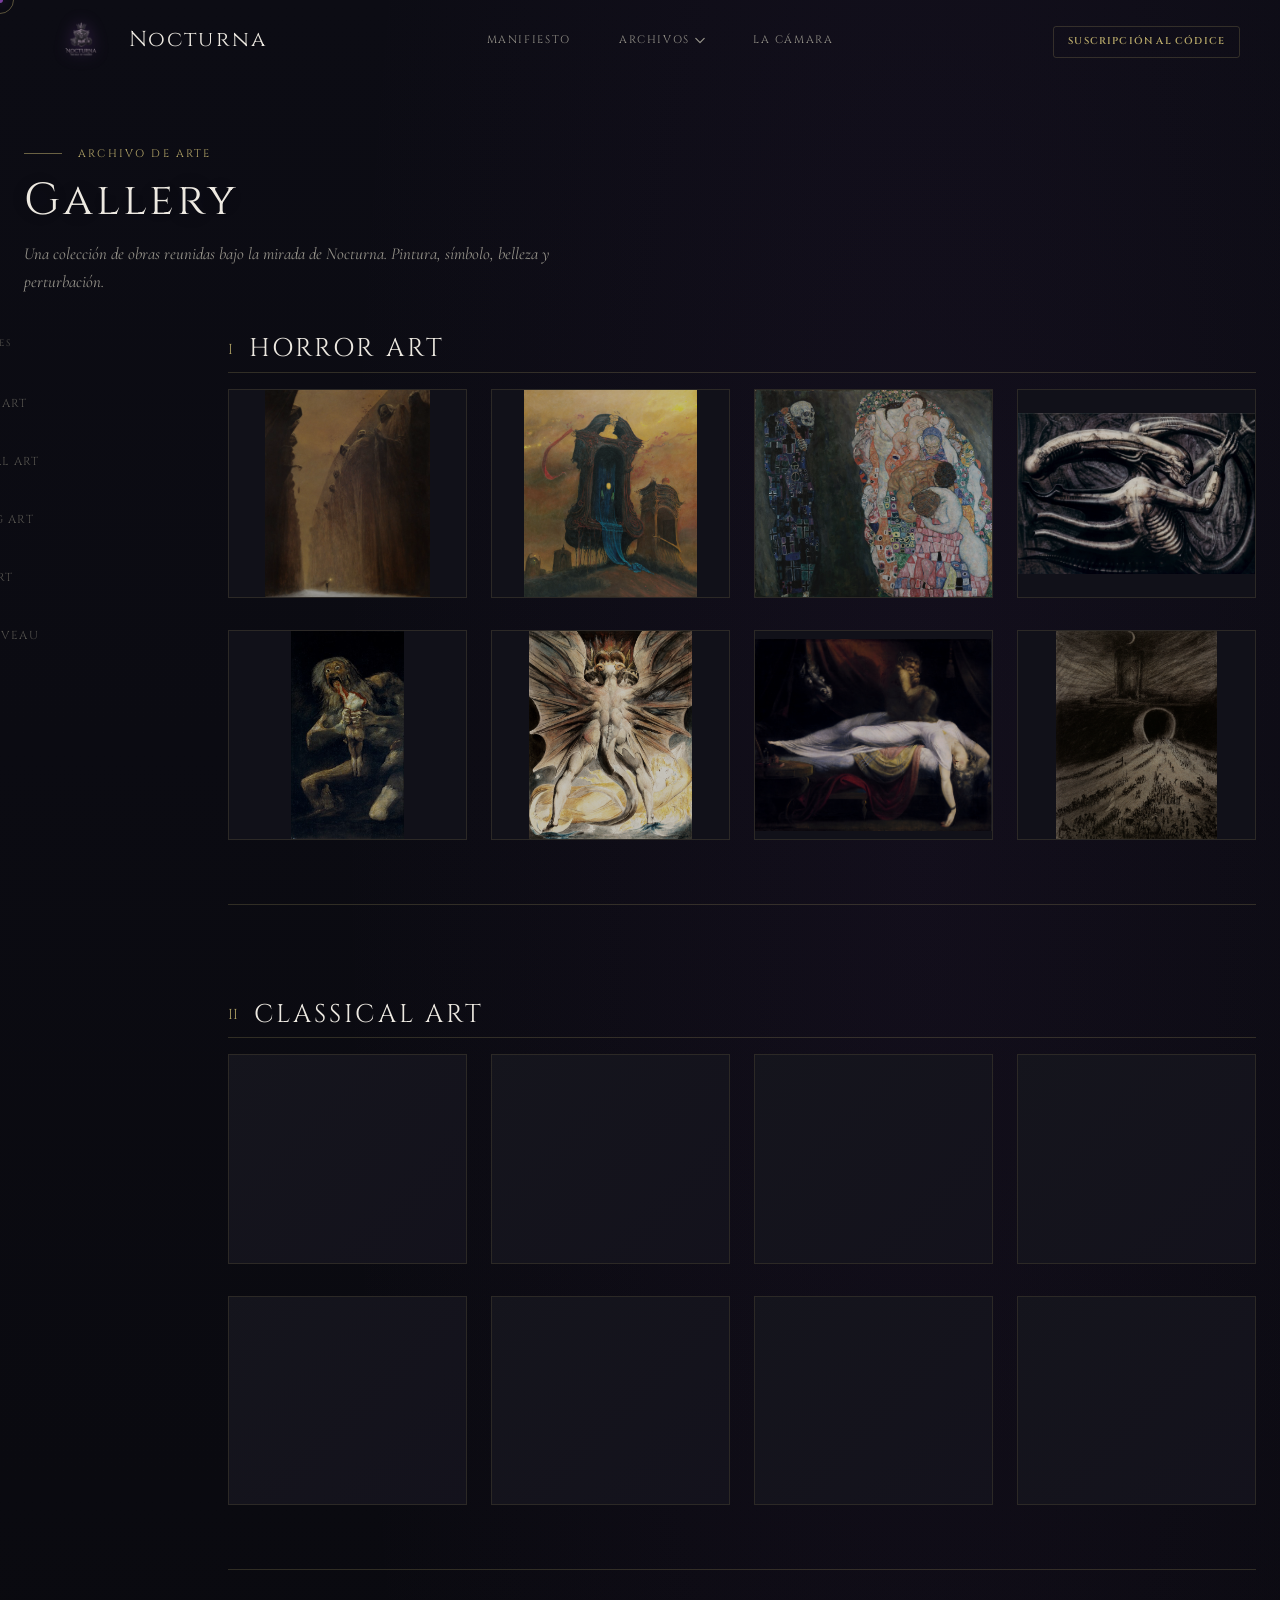
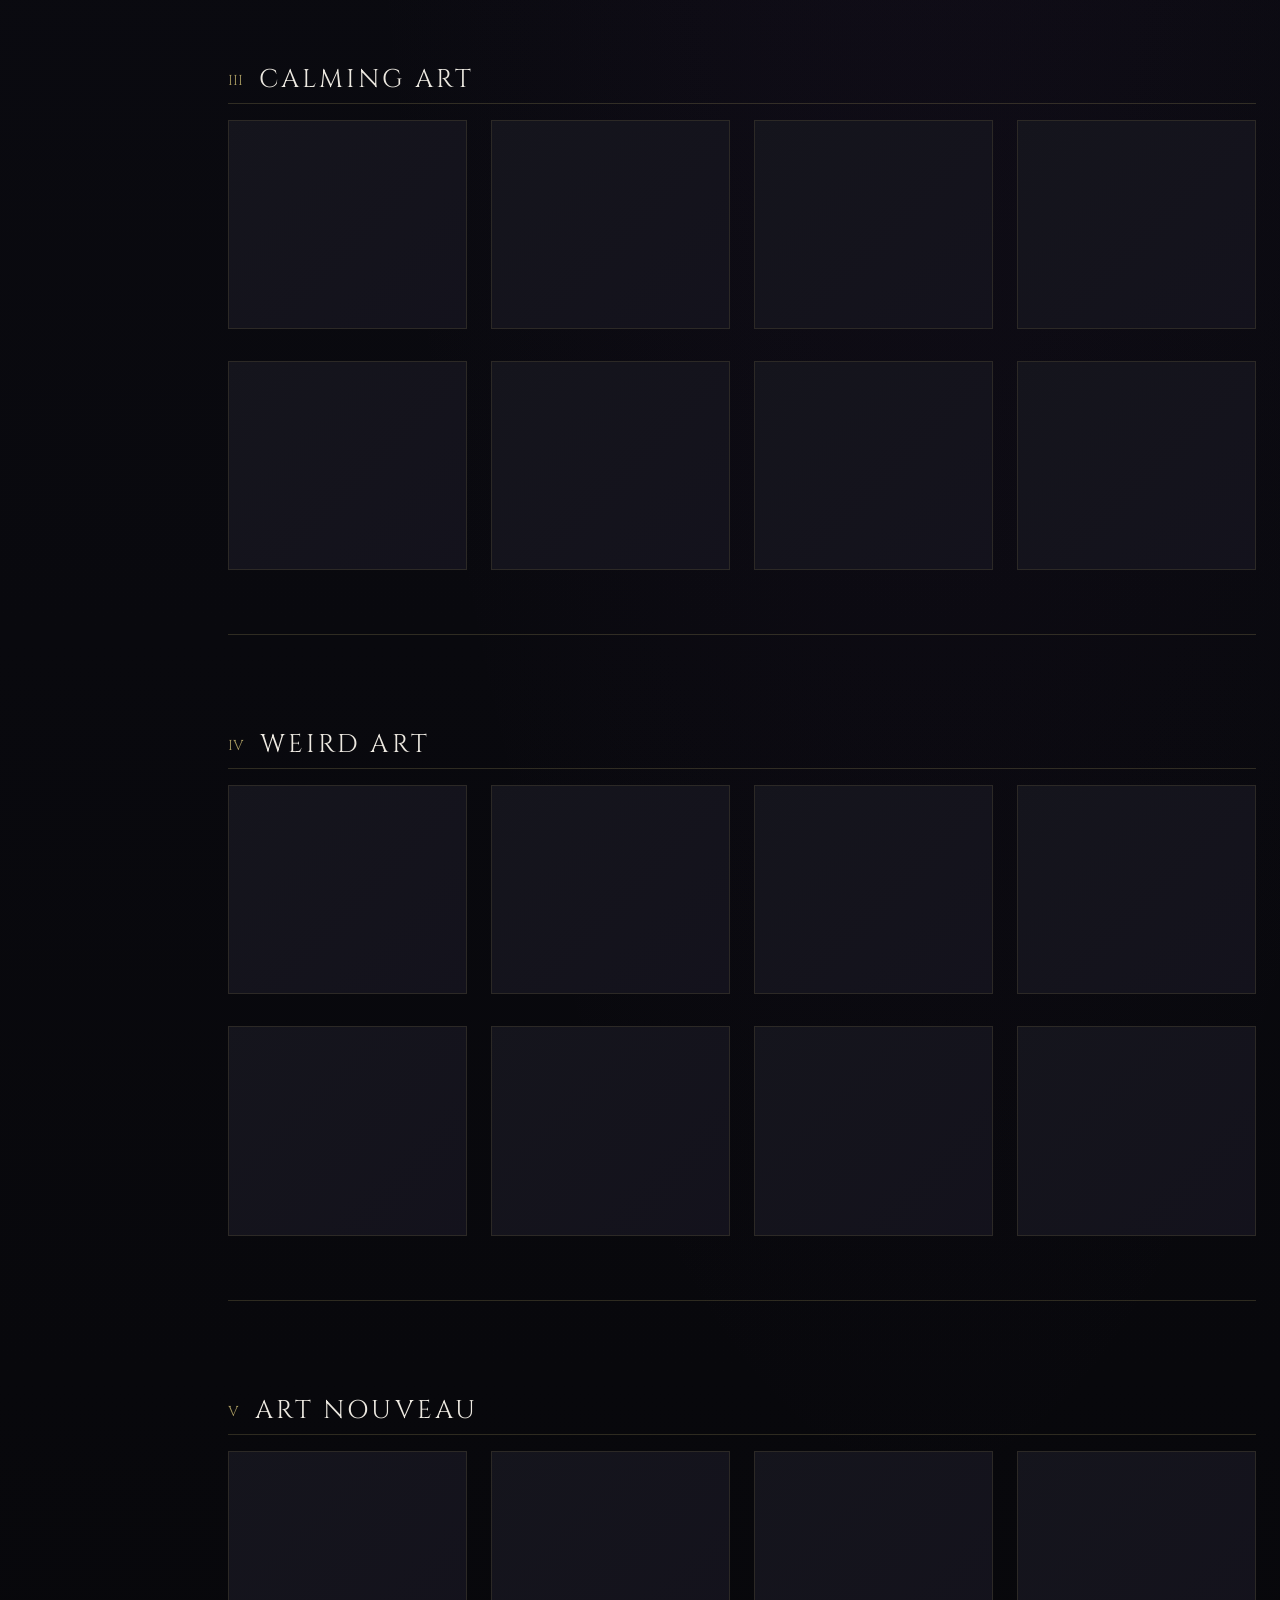
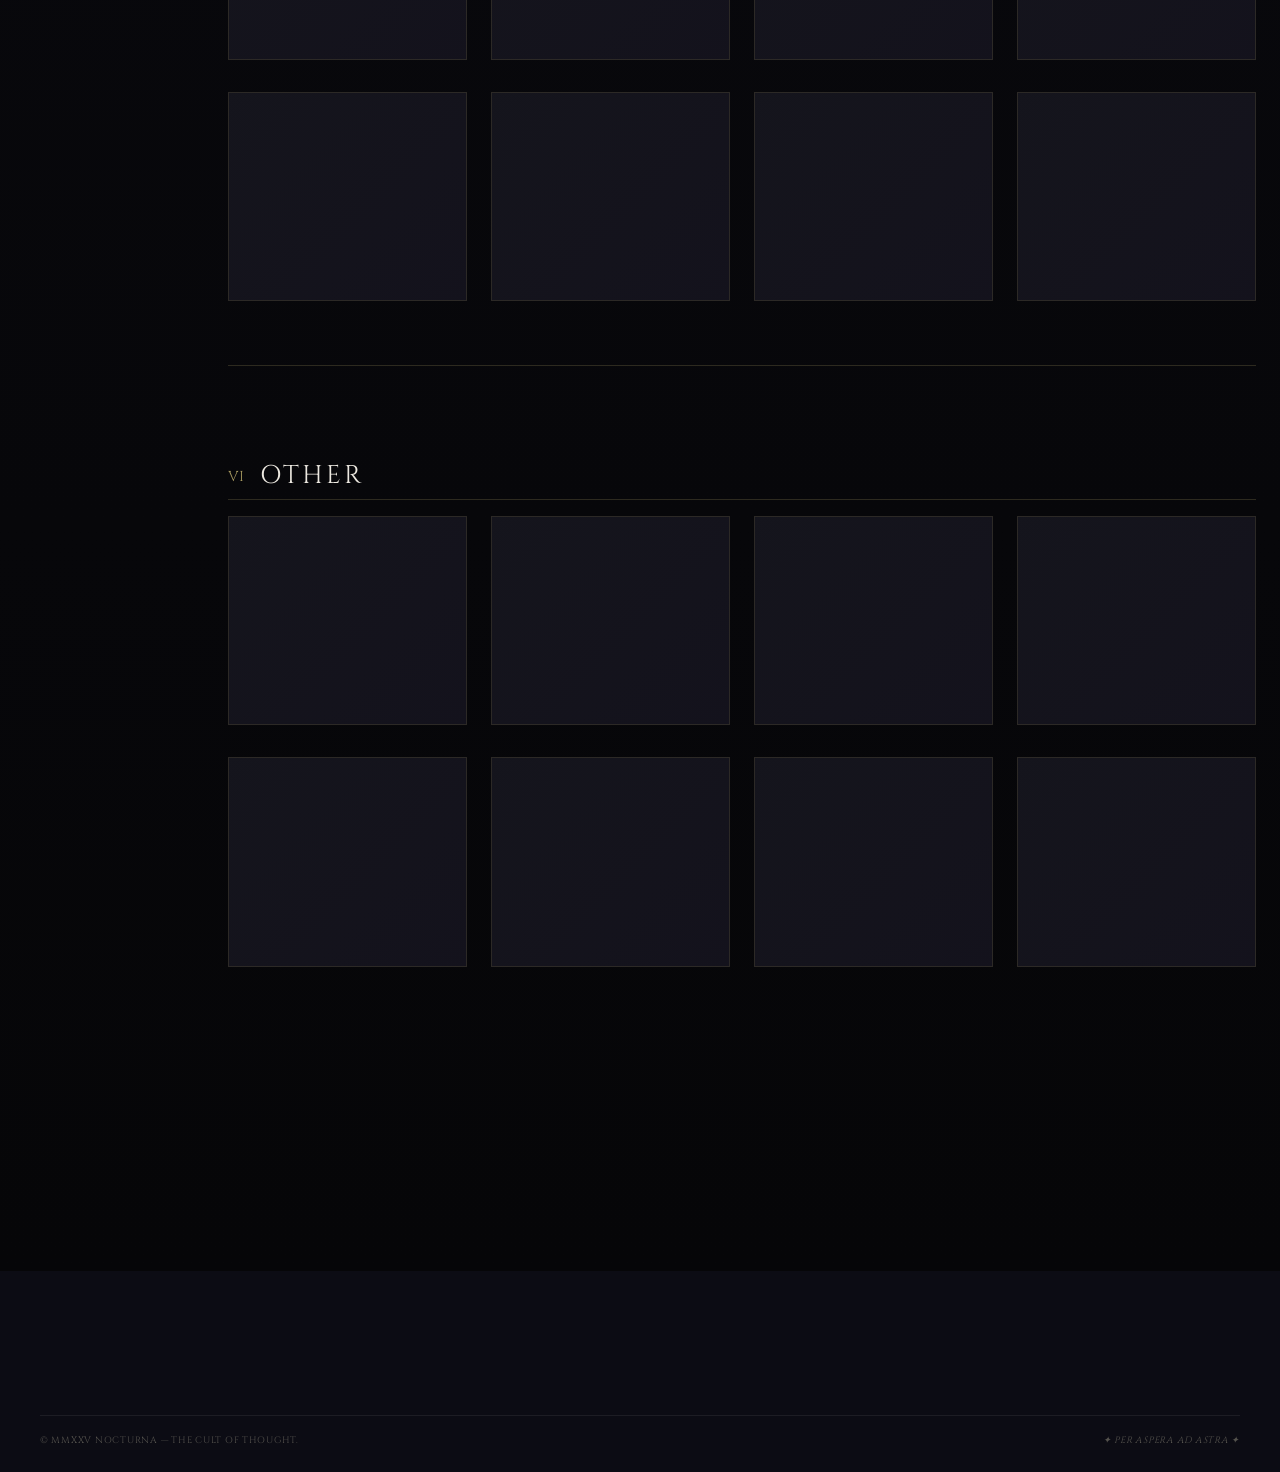
==== gallery.html @ be27b07f "Add full gallery page and artwork viewer" ====
<!doctype html>
<html lang="es">
  <head>
    <meta charset="UTF-8" />
    <meta
      name="viewport"
      content="width=device-width, initial-scale=1.0" />

    <title>Nocturna — La Galería</title>

    <link
      rel="stylesheet"
      href="style.css" />

    <link
      rel="preconnect"
      href="https://fonts.googleapis.com" />

    <link
      rel="preconnect"
      href="https://fonts.gstatic.com"
      crossorigin />

    <link
      href="https://fonts.googleapis.com/css2?family=Cinzel:wght@400;500;600;700;900&family=Cinzel+Decorative:wght@400;700&family=EB+Garamond:ital,wght@0,400;0,500;0,600;1,400;1,500&family=Cormorant+Garamond:ital,wght@0,300;0,400;1,300;1,400&display=swap"
      rel="stylesheet" />
  </head>

  <body>

    <!-- ══ CURSOR ══ -->

    <div
      class="cursor-dot"
      id="cursor-dot"
      aria-hidden="true"></div>

    <div
      class="cursor-ring"
      id="cursor-ring"
      aria-hidden="true"></div>


    <!-- ══ HEADER ══ -->

    <header
      class="site-header"
      id="site-header">

      <div class="header__inner">

        <a
          href="index.html"
          class="header__logo"
          aria-label="Nocturna — inicio">

          <img
            src="assets/finalogo.png"
            alt=""
            class="header__logo-img"
            aria-hidden="true" />

          <span class="header__logo-wordmark">
            Nocturna
          </span>

        </a>


        <nav
          class="header__nav"
          id="main-nav"
          aria-label="Navegación principal">

          <ul class="nav__list">

            <li class="nav__item">
              <a
                href="index.html#manifiesto"
                class="nav__link">
                Manifiesto
              </a>
            </li>

            <li class="nav__item nav__item--has-dropdown">

              <button
                class="nav__link nav__link--btn"
                aria-haspopup="true"
                aria-expanded="false"
                id="archivos-btn">

                Archivos

                <svg
                  class="nav__chevron"
                  viewBox="0 0 12 7"
                  fill="none"
                  aria-hidden="true">

                  <path
                    d="M1 1L6 6L11 1"
                    stroke="currentColor"
                    stroke-width="1.5"
                    stroke-linecap="round"
                    stroke-linejoin="round" />

                </svg>

              </button>

              <ul
                class="nav__dropdown"
                role="menu"
                aria-labelledby="archivos-btn">

                <li role="none">
                  <a
                    href="gallery.html"
                    class="nav__dropdown-link"
                    role="menuitem">
                    ✦ La Galería
                  </a>
                </li>

                <li role="none">
                  <a
                    href="index.html#musica"
                    class="nav__dropdown-link"
                    role="menuitem">
                    ✦ La Música
                  </a>
                </li>

                <li role="none">
                  <a
                    href="index.html#biblioteca"
                    class="nav__dropdown-link"
                    role="menuitem">
                    ✦ La Biblioteca
                  </a>
                </li>

              </ul>

            </li>

            <li class="nav__item">
              <a
                href="index.html#camara"
                class="nav__link">
                La Cámara
              </a>
            </li>

          </ul>

        </nav>


        <div class="header__cta">

          <a
            href="index.html#newsletter"
            class="btn btn--ghost-gold btn--sm">
            Suscripción al Códice
          </a>

        </div>


        <button
          class="nav-toggle"
          id="nav-toggle"
          aria-label="Abrir menú"
          aria-expanded="false"
          aria-controls="main-nav">

          <span></span>
          <span></span>
          <span></span>

        </button>

      </div>

    </header>


    <!-- ══════════════════════════════════════════════
         GALERÍA COMPLETA
         ══════════════════════════════════════════════ -->

    <main>

      <section
        class="gallery-page"
        id="gallery-page">


        <!-- ── CABECERA ── -->

        <div class="container">

          <header class="gallery-page__header">

            <p class="eyebrow">
              Archivo de Arte
            </p>

            <h1>
              Gallery
            </h1>

            <p class="gallery-page__intro">
              Una colección de obras reunidas bajo la mirada de Nocturna.
              Pintura, símbolo, belleza y perturbación.
            </p>

          </header>


          <!-- ── CUERPO DE LA GALERÍA ── -->

          <div class="gallery-page__layout">


            <!-- ── MENÚ LATERAL ── -->

            <aside class="gallery-page__sidebar">

              <p class="gallery-page__sidebar-label">
                Colecciones
              </p>

              <nav
                class="gallery-page__nav"
                aria-label="Categorías de la galería">

                <a href="#horror-art">
                  Horror art
                </a>

                <a href="#classical-art">
                  Classical art
                </a>

                <a href="#calming-art">
                  Calming art
                </a>

                <a href="#weird-art">
                  Weird art
                </a>

                <a href="#art-nouveau">
                  Art nouveau
                </a>

                <a href="#other-art">
                  Other
                </a>

              </nav>

            </aside>


            <!-- ── CONTENIDO ── -->

            <div class="gallery-page__content">

            <!-- ══ HORROR ART ══ -->

            <section
              class="gallery-category"
              id="horror-art">

              <header class="gallery-category__header">

                <span class="gallery-category__number">
                  I
                </span>

                <div>
                  <p class="eyebrow">
                    I · Collection
                  </p>

                  <h2>
                    Horror art
                  </h2>
                </div>

              </header>


              <div class="gallery-grid">

                <!-- HORROR 1 -->

                <article class="gallery-artwork">

                  <div class="gallery-artwork__image">

                    <img
                      src="assets/gallery/horror1.jpg"
                      alt="AA72, Zdzisław Beksiński, 1972"
                      loading="lazy" />

                    <div class="gallery-artwork__info">

                      <span class="tag">
                        HORROR ART
                      </span>

                      <h3>
                        AA72
                      </h3>

                      <time>
                        1972 · Zdzisław Beksiński
                      </time>

                    </div>

                  </div>

                </article>


                <!-- HORROR 2 -->

                <article class="gallery-artwork">

                  <div class="gallery-artwork__image">

                    <img
                      src="assets/gallery/horror2.jpg"
                      alt="AD74, Zdzisław Beksiński, 1974"
                      loading="lazy" />

                    <div class="gallery-artwork__info">

                      <span class="tag">
                        HORROR ART
                      </span>

                      <h3>
                        AD74
                      </h3>

                      <time>
                        1974 · Zdzisław Beksiński
                      </time>

                    </div>

                  </div>

                </article>


                <!-- HORROR 3 -->

                <article class="gallery-artwork">

                  <div class="gallery-artwork__image">

                    <img
                      src="assets/gallery/horror3.jpg"
                      alt="Death and Life, Gustav Klimt, 1908–1911"
                      loading="lazy" />

                    <div class="gallery-artwork__info">

                      <span class="tag">
                        HORROR ART
                      </span>

                      <h3>
                        Death and Life
                      </h3>

                      <time>
                        1908–1911 · Gustav Klimt
                      </time>

                    </div>

                  </div>

                </article>


                <!-- HORROR 4 -->

                <article class="gallery-artwork">

                  <div class="gallery-artwork__image">

                    <img
                      src="assets/gallery/horror4.jpg"
                      alt="Necronom IV, H. R. Giger, 1976"
                      loading="lazy" />

                    <div class="gallery-artwork__info">

                      <span class="tag">
                        HORROR ART
                      </span>

                      <h3>
                        Necronom IV
                      </h3>

                      <time>
                        1976 · H. R. Giger
                      </time>

                    </div>

                  </div>

                </article>


                <!-- HORROR 5 -->

                <article class="gallery-artwork">

                  <div class="gallery-artwork__image">

                    <img
                      src="assets/gallery/horror5jpg.jpg"
                      alt="Saturn Devouring His Son, Francisco Goya, 1820–1823"
                      loading="lazy" />

                    <div class="gallery-artwork__info">

                      <span class="tag">
                        HORROR ART
                      </span>

                      <h3>
                        Saturn Devouring His Son
                      </h3>

                      <time>
                        1820–1823 · Francisco Goya
                      </time>

                    </div>

                  </div>

                </article>


                <!-- HORROR 6 -->

                <article class="gallery-artwork">

                  <div class="gallery-artwork__image">

                    <img
                      src="assets/gallery/horror6.jpg"
                      alt="The Great Red Dragon and the Woman Clothed with the Sun, William Blake, 1805–1810"
                      loading="lazy" />

                    <div class="gallery-artwork__info">

                      <span class="tag">
                        HORROR ART
                      </span>

                      <h3>
                        The Great Red Dragon and the Woman Clothed with the Sun
                      </h3>

                      <time>
                        1805–1810 · William Blake
                      </time>

                    </div>

                  </div>

                </article>


                <!-- HORROR 7 -->

                <article class="gallery-artwork">

                  <div class="gallery-artwork__image">

                    <img
                      src="assets/gallery/horror7.jpg"
                      alt="Der Nachtmahr, Henry Fuseli, 1781"
                      loading="lazy" />

                    <div class="gallery-artwork__info">

                      <span class="tag">
                        HORROR ART
                      </span>

                      <h3>
                        Der Nachtmahr
                      </h3>

                      <time>
                        1781 · Henry Fuseli
                      </time>

                    </div>

                  </div>

                </article>


                <!-- HORROR 8 -->

                <article class="gallery-artwork">

                  <div class="gallery-artwork__image">

                    <img
                      src="assets/gallery/horror8.jpg"
                      alt="Der Weg ins Hölle, Alfred Kubin, 1904"
                      loading="lazy" />

                    <div class="gallery-artwork__info">

                      <span class="tag">
                        HORROR ART
                      </span>

                      <h3>
                        Der Weg ins Hölle
                      </h3>

                      <time>
                        1904 · Alfred Kubin
                      </time>

                    </div>

                  </div>

                </article>

              </div>

            </section>


              <!-- ══ CLASSICAL ART ══ -->

            <section
              class="gallery-category"
              id="classical-art">

              <header class="gallery-category__header">

                <span class="gallery-category__number">
                  II
                </span>

                <div>
                  <p class="eyebrow">
                    II · Collection
                  </p>

                  <h2>
                    Classical art
                  </h2>
                </div>

              </header>


              <div class="gallery-grid">

                <article class="gallery-artwork">
                  <div class="gallery-artwork__image">
                    <div class="gallery-artwork__placeholder"></div>
                  </div>
                </article>

                <article class="gallery-artwork">
                  <div class="gallery-artwork__image">
                    <div class="gallery-artwork__placeholder"></div>
                  </div>
                </article>

                <article class="gallery-artwork">
                  <div class="gallery-artwork__image">
                    <div class="gallery-artwork__placeholder"></div>
                  </div>
                </article>

                <article class="gallery-artwork">
                  <div class="gallery-artwork__image">
                    <div class="gallery-artwork__placeholder"></div>
                  </div>
                </article>

                <article class="gallery-artwork">
                  <div class="gallery-artwork__image">
                    <div class="gallery-artwork__placeholder"></div>
                  </div>
                </article>

                <article class="gallery-artwork">
                  <div class="gallery-artwork__image">
                    <div class="gallery-artwork__placeholder"></div>
                  </div>
                </article>

                <article class="gallery-artwork">
                  <div class="gallery-artwork__image">
                    <div class="gallery-artwork__placeholder"></div>
                  </div>
                </article>

                <article class="gallery-artwork">
                  <div class="gallery-artwork__image">
                    <div class="gallery-artwork__placeholder"></div>
                  </div>
                </article>

              </div>

            </section>



              <!-- ══ CALMING ART ══ -->

              <section
                class="gallery-category"
                id="calming-art">

                <header class="gallery-category__header">

                  <span class="gallery-category__number">
                    III
                  </span>

                  <div>
                    <p class="eyebrow">
                      III · Collection
                    </p>

                    <h2>
                      Calming art
                    </h2>
                  </div>

                </header>


                  <div class="gallery-grid">

                    <article class="gallery-artwork">
                      <div class="gallery-artwork__image">
                        <div class="gallery-artwork__placeholder"></div>
                      </div>
                    </article>

                    <article class="gallery-artwork">
                      <div class="gallery-artwork__image">
                        <div class="gallery-artwork__placeholder"></div>
                      </div>
                    </article>

                    <article class="gallery-artwork">
                      <div class="gallery-artwork__image">
                        <div class="gallery-artwork__placeholder"></div>
                      </div>
                    </article>

                    <article class="gallery-artwork">
                      <div class="gallery-artwork__image">
                        <div class="gallery-artwork__placeholder"></div>
                      </div>
                    </article>

                    <article class="gallery-artwork">
                      <div class="gallery-artwork__image">
                        <div class="gallery-artwork__placeholder"></div>
                      </div>
                    </article>

                    <article class="gallery-artwork">
                      <div class="gallery-artwork__image">
                        <div class="gallery-artwork__placeholder"></div>
                      </div>
                    </article>

                    <article class="gallery-artwork">
                      <div class="gallery-artwork__image">
                        <div class="gallery-artwork__placeholder"></div>
                      </div>
                    </article>

                    <article class="gallery-artwork">
                      <div class="gallery-artwork__image">
                        <div class="gallery-artwork__placeholder"></div>
                      </div>
                    </article>

                  </div>

              </section>


              <!-- ══ WEIRD ART ══ -->

              <section
                class="gallery-category"
                id="weird-art">

                <header class="gallery-category__header">

                  <span class="gallery-category__number">
                    IV
                  </span>

                  <div>
                    <p class="eyebrow">
                      IV · Collection
                    </p>

                    <h2>
                      Weird art
                    </h2>
                  </div>

                </header>
                <div class="gallery-grid">

                  <article class="gallery-artwork">
                    <div class="gallery-artwork__image">
                      <div class="gallery-artwork__placeholder"></div>
                    </div>
                  </article>

                  <article class="gallery-artwork">
                    <div class="gallery-artwork__image">
                      <div class="gallery-artwork__placeholder"></div>
                    </div>
                  </article>

                  <article class="gallery-artwork">
                    <div class="gallery-artwork__image">
                      <div class="gallery-artwork__placeholder"></div>
                    </div>
                  </article>

                  <article class="gallery-artwork">
                    <div class="gallery-artwork__image">
                      <div class="gallery-artwork__placeholder"></div>
                    </div>
                  </article>

                  <article class="gallery-artwork">
                    <div class="gallery-artwork__image">
                      <div class="gallery-artwork__placeholder"></div>
                    </div>
                  </article>

                  <article class="gallery-artwork">
                    <div class="gallery-artwork__image">
                      <div class="gallery-artwork__placeholder"></div>
                    </div>
                  </article>

                  <article class="gallery-artwork">
                    <div class="gallery-artwork__image">
                      <div class="gallery-artwork__placeholder"></div>
                    </div>
                  </article>

                  <article class="gallery-artwork">
                    <div class="gallery-artwork__image">
                      <div class="gallery-artwork__placeholder"></div>
                    </div>
                  </article>

                </div>

              </section>


              <!-- ══ ART NOUVEAU ══ -->

              <section
                class="gallery-category"
                id="art-nouveau">

                <header class="gallery-category__header">

                  <span class="gallery-category__number">
                    V
                  </span>

                  <div>
                    <p class="eyebrow">
                      V · Collection
                    </p>

                    <h2>
                      Art nouveau
                    </h2>
                  </div>

                </header>

                  <div class="gallery-grid">

                    <article class="gallery-artwork">
                      <div class="gallery-artwork__image">
                        <div class="gallery-artwork__placeholder"></div>
                      </div>
                    </article>

                    <article class="gallery-artwork">
                      <div class="gallery-artwork__image">
                        <div class="gallery-artwork__placeholder"></div>
                      </div>
                    </article>

                    <article class="gallery-artwork">
                      <div class="gallery-artwork__image">
                        <div class="gallery-artwork__placeholder"></div>
                      </div>
                    </article>

                    <article class="gallery-artwork">
                      <div class="gallery-artwork__image">
                        <div class="gallery-artwork__placeholder"></div>
                      </div>
                    </article>

                    <article class="gallery-artwork">
                      <div class="gallery-artwork__image">
                        <div class="gallery-artwork__placeholder"></div>
                      </div>
                    </article>

                    <article class="gallery-artwork">
                      <div class="gallery-artwork__image">
                        <div class="gallery-artwork__placeholder"></div>
                      </div>
                    </article>

                    <article class="gallery-artwork">
                      <div class="gallery-artwork__image">
                        <div class="gallery-artwork__placeholder"></div>
                      </div>
                    </article>

                    <article class="gallery-artwork">
                      <div class="gallery-artwork__image">
                        <div class="gallery-artwork__placeholder"></div>
                      </div>
                    </article>

                  </div>

                  </section>


              <!-- ══ OTHER ══ -->

              <section
                class="gallery-category"
                id="other-art">

                <header class="gallery-category__header">

                  <span class="gallery-category__number">
                    VI
                  </span>

                  <div>
                    <p class="eyebrow">
                      VI · Collection
                    </p>

                    <h2>
                      Other
                    </h2>
                  </div>

                </header>
                <div class="gallery-grid">

                  <article class="gallery-artwork">
                    <div class="gallery-artwork__image">
                      <div class="gallery-artwork__placeholder"></div>
                    </div>
                  </article>

                  <article class="gallery-artwork">
                    <div class="gallery-artwork__image">
                      <div class="gallery-artwork__placeholder"></div>
                    </div>
                  </article>

                  <article class="gallery-artwork">
                    <div class="gallery-artwork__image">
                      <div class="gallery-artwork__placeholder"></div>
                    </div>
                  </article>

                  <article class="gallery-artwork">
                    <div class="gallery-artwork__image">
                      <div class="gallery-artwork__placeholder"></div>
                    </div>
                  </article>

                  <article class="gallery-artwork">
                    <div class="gallery-artwork__image">
                      <div class="gallery-artwork__placeholder"></div>
                    </div>
                  </article>

                  <article class="gallery-artwork">
                    <div class="gallery-artwork__image">
                      <div class="gallery-artwork__placeholder"></div>
                    </div>
                  </article>

                  <article class="gallery-artwork">
                    <div class="gallery-artwork__image">
                      <div class="gallery-artwork__placeholder"></div>
                    </div>
                  </article>

                  <article class="gallery-artwork">
                    <div class="gallery-artwork__image">
                      <div class="gallery-artwork__placeholder"></div>
                    </div>
                  </article>

                </div>



              </section>


            </div>

          </div>

        </div>

      </section>

    </main>


    <!-- ══ FOOTER ══ -->

    <footer class="site-footer">

      <div class="container">

        <div class="footer__bottom">

          <div
            class="footer__rule"
            aria-hidden="true"></div>

          <div class="footer__bottom-row">

            <p>
              © MMXXV Nocturna — The Cult of Thought.
            </p>

            <p class="footer__motto">
              ✦ Per Aspera Ad Astra ✦
            </p>

          </div>

        </div>

      </div>

    </footer>


    <script src="script.js"></script>
    <!-- ══ VISOR DE OBRA ══ -->
    <div
      class="gallery-lightbox"
      id="gallery-lightbox"
      aria-hidden="true">

      <button
        class="gallery-lightbox__close"
        type="button"
        aria-label="Cerrar imagen">
        ×
      </button>

      <img
        class="gallery-lightbox__image"
        src=""
        alt="" />

    </div>

    <script>
  const lightbox = document.getElementById('gallery-lightbox');
  const lightboxImage = lightbox.querySelector('.gallery-lightbox__image');
  const lightboxClose = lightbox.querySelector('.gallery-lightbox__close');

  const artworks = document.querySelectorAll('.gallery-artwork');


  function openLightbox(artwork) {
    const image = artwork.querySelector('img');

    if (!image) return;

    lightboxImage.src = image.src;
    lightboxImage.alt = image.alt;

    lightbox.classList.add('is-open');
    lightbox.setAttribute('aria-hidden', 'false');

    document.body.style.overflow = 'hidden';
  }


  function closeLightbox() {
    lightbox.classList.remove('is-open');
    lightbox.setAttribute('aria-hidden', 'true');

    lightboxImage.src = '';
    lightboxImage.alt = '';

    document.body.style.overflow = '';
  }


  artworks.forEach((artwork) => {

    artwork.addEventListener('click', (event) => {

      if (event.target.closest('.gallery-lightbox__info')) {
        return;
      }

      openLightbox(artwork);

    });

  });


  lightboxClose.addEventListener('click', closeLightbox);


  lightbox.addEventListener('click', (event) => {

    if (event.target === lightbox) {
      closeLightbox();
    }

  });


  document.addEventListener('keydown', (event) => {

    if (event.key === 'Escape') {
      closeLightbox();
    }

  });
</script>


  </body>
</html>
---- style.css ----
:root {
  /* Palette */
  --void: #060608;
  --ink: #0c0c14;
  --surface: #111119;
  --surface-2: #17171f;
  --surface-3: #1e1e28;
  --border: rgba(255, 255, 255, 0.07);
  --border-gold: rgba(184, 169, 106, 0.22);

  /* Accent purple */
  --purple: #7b3fa0;
  --purple-lt: #9d5cc8;
  --purple-glow: rgba(123, 63, 160, 0.35);
  --purple-dim: rgba(123, 63, 160, 0.1);

  /* Gold / ochre */
  --gold: #b8a96a;
  --gold-lt: #d4c68a;
  --gold-dim: rgba(184, 169, 106, 0.1);

  /* Text */
  --t-primary: #ede9e1;
  --t-secondary: #96938a;
  --t-muted: #55534e;
  --t-gold: #b8a96a;
  --t-purple: #b07ed4;

  /* Typography */
  --ff-display: 'Cinzel', Georgia, serif;
  --ff-deco: 'Cinzel Decorative', 'Cinzel', serif;
  --ff-body: 'EB Garamond', Georgia, serif;
  --ff-caption: 'Cormorant Garamond', Georgia, serif;

  /* Spacing */
  --s1: 0.5rem;
  --s2: 1rem;
  --s3: 1.5rem;
  --s4: 2.5rem;
  --s5: 4rem;
  --s6: 6rem;
  --s7: 9rem;

  /* Ease / timing */
  --ease-out: cubic-bezier(0.22, 1, 0.36, 1);
  --ease-in: cubic-bezier(0.64, 0, 0.78, 0);
  --dur: 300ms;
  --dur-slow: 600ms;

  /* Layout */
  --max-w: 1280px;
  --hdr-h: 80px;
  --r: 3px;
}

/* ── RESET ───────────────────────────────────────────── */
*,
*::before,
*::after {
  box-sizing: border-box;
  margin: 0;
  padding: 0;
}
html {
  scroll-behavior: smooth;
  -webkit-text-size-adjust: 100%;
}
body {
  background: var(--ink);
  color: var(--t-primary);
  font-family: var(--ff-body);
  font-size: 1.125rem;
  line-height: 1.75;
  overflow-x: hidden;
}
img {
  display: block;
  max-width: 100%;
  height: auto;
}
a {
  color: inherit;
  text-decoration: none;
}
ul,
ol {
  list-style: none;
}
button {
  cursor: none;
  background: none;
  border: none;
  color: inherit;
  font: inherit;
}
::selection {
  background: var(--purple);
  color: #fff;
}
::-webkit-scrollbar {
  width: 5px;
}
::-webkit-scrollbar-track {
  background: var(--void);
}
::-webkit-scrollbar-thumb {
  background: var(--purple);
  border-radius: 3px;
}

/* ── TYPE ────────────────────────────────────────────── */
h1,
h2,
h3,
h4 {
  font-family: var(--ff-display);
  font-weight: 400;
  line-height: 1.12;
  letter-spacing: 0.03em;
}
h1 {
  font-family: var(--ff-deco);
  font-size: clamp(3.5rem, 10vw, 9rem);
}
h2 {
  font-size: clamp(2rem, 4.5vw, 3.5rem);
}
h3 {
  font-size: clamp(1.2rem, 2.5vw, 1.75rem);
}

.body-text {
  color: var(--t-secondary);
}

/* ── SCREEN-READER ONLY ──────────────────────────────── */
.sr-only {
  position: absolute;
  width: 1px;
  height: 1px;
  padding: 0;
  margin: -1px;
  overflow: hidden;
  clip: rect(0, 0, 0, 0);
  white-space: nowrap;
  border: 0;
}

/* ── CONTAINER ───────────────────────────────────────── */
.container {
  width: 100%;
  max-width: var(--max-w);
  margin-inline: auto;
  padding-inline: var(--s4);
}

/* Containers over section backgrounds */
.manifiesto > .container,
.archivos > .container,
.galeria > .container,
.musica > .container,
.camara > .container,
.newsletter > .container {
  position: relative;
  z-index: 1;
}

/* ── BUTTONS ─────────────────────────────────────────── */
.btn {
  display: inline-flex;
  align-items: center;
  gap: 0.5rem;
  font-family: var(--ff-display);
  font-size: 0.72rem;
  font-weight: 600;
  letter-spacing: 0.12em;
  text-transform: uppercase;
  padding: 0.9em 2.2em;
  border: 1px solid transparent;
  border-radius: var(--r);
  transition:
    background var(--dur) var(--ease-out),
    color var(--dur) var(--ease-out),
    border-color var(--dur) var(--ease-out),
    box-shadow var(--dur) var(--ease-out),
    transform 150ms var(--ease-out);
}
.btn:hover {
  transform: translateY(-2px);
}
.btn:active {
  transform: translateY(0);
}

.btn--primary {
  background: var(--purple);
  color: #fff;
  border-color: var(--purple);
}
.btn--primary:hover {
  background: var(--purple-lt);
  border-color: var(--purple-lt);
  box-shadow: 0 8px 30px var(--purple-glow);
}

.btn--ghost-gold {
  background: transparent;
  color: var(--gold);
  border-color: var(--border-gold);
}
.btn--ghost-gold:hover {
  background: var(--gold-dim);
  box-shadow: 0 0 20px rgba(184, 169, 106, 0.15);
}

.btn--outline-dim {
  background: rgba(255, 255, 255, 0.04);
  color: var(--t-primary);
  border-color: var(--border);
}
.btn--outline-dim:hover {
  background: rgba(255, 255, 255, 0.08);
  border-color: rgba(255, 255, 255, 0.15);
}

.btn--sm {
  font-size: 0.62rem;
  padding: 0.65em 1.4em;
}
.btn--lg {
  font-size: 0.78rem;
  padding: 1em 2.5em;
}

.btn--arrow {
  gap: 0.75rem;
}
.btn__arrow-svg {
  width: 1.1em;
  height: 1.1em;
  flex-shrink: 0;
  transition: transform var(--dur) var(--ease-out);
}
.btn--arrow:hover .btn__arrow-svg {
  transform: translateX(5px);
}

/* ── SHARED SECTION-BG ───────────────────────────────── */
.section-bg {
  position: absolute;
  inset: 0;
  z-index: 0;
}
.section-bg img {
  width: 100%;
  height: 100%;
  object-fit: cover;
}

.section-bg__mask {
  position: absolute;
  inset: 0;
}
.section-bg__mask--manifiesto {
  background: linear-gradient(
    135deg,
    rgba(6, 6, 8, 0.97) 0%,
    rgba(6, 6, 8, 0.78) 50%,
    rgba(6, 6, 8, 0.88) 100%
  );
}
.section-bg__mask--archivos {
  background: linear-gradient(
    to bottom,
    rgba(6, 6, 8, 0.88) 0%,
    rgba(6, 6, 8, 0.62) 50%,
    rgba(6, 6, 8, 0.92) 100%
  );
}
.section-bg__mask--galeria {
  background: linear-gradient(
    to bottom,
    var(--ink),
    rgba(6, 6, 8, 0.72),
    var(--ink)
  );
}
.section-bg__mask--musica {
  background: linear-gradient(
    105deg,
    rgba(6, 6, 8, 0.97) 0%,
    rgba(6, 6, 8, 0.78) 55%,
    rgba(6, 6, 8, 0.55) 100%
  );
}
.section-bg__mask--camara {
  background: linear-gradient(
    to bottom,
    rgba(6, 6, 8, 0.85) 0%,
    rgba(6, 6, 8, 0.65) 50%,
    rgba(6, 6, 8, 0.9) 100%
  );
}
.section-bg__mask--newsletter {
  background:
    radial-gradient(
      ellipse at center,
      rgba(123, 63, 160, 0.12) 0%,
      transparent 70%
    ),
    linear-gradient(to bottom, var(--ink), var(--void), var(--ink));
}

/* ── SECTION HEADER ──────────────────────────────────── */
.section-header {
  margin-bottom: var(--s4);
  color: #fff;
}
.section-header--center {
  text-align: center;
  max-width: 680px;
  margin-inline: auto;
  margin-bottom: var(--s4);
}

.eyebrow {
  display: flex;
  align-items: center;
  gap: var(--s2);
  font-family: var(--ff-display);
  font-size: 0.68rem;
  letter-spacing: 0.2em;
  text-transform: uppercase;
  color: var(--t-gold);
  margin-bottom: var(--s2);
}
.eyebrow::before {
  content: '';
  width: 38px;
  height: 1px;
  background: var(--gold);
  opacity: 0.55;
}
.section-header--center .eyebrow {
  justify-content: center;
}
.section-header--center .eyebrow::after {
  content: '';
  width: 38px;
  height: 1px;
  background: var(--gold);
  opacity: 0.55;
}

.section-header h2 {
  margin-bottom: var(--s2);
}
.section-sub {
  font-family: var(--ff-caption);
  font-style: italic;
  font-size: 1.1rem;
  color: var(--t-secondary);
}

/* Header row with action button */
.section-header-row {
  display: flex;
  align-items: flex-end;
  justify-content: space-between;
  gap: var(--s3);
  margin-bottom: var(--s4);
  flex-wrap: wrap;
}
.section-header-row .section-header {
  margin-bottom: 0;
}

/* ── TAG ─────────────────────────────────────────────── */
.tag {
  display: inline-block;
  font-family: var(--ff-display);
  font-size: 0.58rem;
  letter-spacing: 0.1em;
  text-transform: uppercase;
  color: var(--t-gold);
  background: var(--gold-dim);
  border: 1px solid var(--border-gold);
  padding: 0.28em 0.75em;
  border-radius: var(--r);
}

/* ── PULL QUOTE ──────────────────────────────────────── */
.pull-quote {
  font-family: var(--ff-caption);
  font-size: 1.3rem;
  font-style: italic;
  color: var(--t-primary);
  border-left: 2px solid var(--purple);
  padding-left: var(--s3);
  margin-bottom: var(--s3);
}

/* ── CURSOR ──────────────────────────────────────────── */

* {
    cursor: none;
}
.cursor-dot,
.cursor-ring {
  position: fixed;
  pointer-events: none;
  z-index: 9999;
  transform: translate(-50%, -50%);
  will-change: left, top;
}
.cursor-dot {
  width: 6px;
  height: 6px;
  border-radius: 50%;
  background: var(--purple);
  box-shadow: 0 0 10px var(--purple-glow);
  transition:
    width 0.15s,
    height 0.15s,
    opacity 0.2s;
}

/* recordar esto para manipular el circulo draggeado */
.cursor-ring {
  width: 28px;
  height: 28px;
  border-radius: 50%;
  border: 1px solid rgba(184, 169, 106, 0.45);
  transition:
    /*left 0.05s var(--ease-out),
    top 0.05s var(--ease-out),
    width 0.05s,
    height 0.05s,*/
    border-color 0.1s;
}
.cursor-dot.is-big {
  width: 10px;
  height: 10px;
}
.cursor-ring.is-big {
  width: 46px;
  height: 46px;
  border-color: rgba(123, 63, 160, 0.65);
}
/* new */
.cursor-dot.is-text {
  opacity: 0;
}

.cursor-ring.is-text {

  width: 2px;
  height: 24px;

  border-radius: 2px;

  background: var(--purple);

  border: none;

}

/* ═══════════════════════════════════════════════════════
   HEADER
   ═══════════════════════════════════════════════════════ */
.site-header {
  position: fixed;
  top: 0;
  left: 0;
  right: 0;
  height: var(--hdr-h);
  z-index: 100;
  transition:
    background var(--dur-slow) var(--ease-out),
    box-shadow var(--dur-slow) var(--ease-out);
}
.site-header.is-scrolled {
  background: rgba(6, 6, 8, 0.93);
  backdrop-filter: blur(18px);
  -webkit-backdrop-filter: blur(18px);
  box-shadow: 0 1px 0 var(--border);
}

.header__inner {
  display: flex;
  align-items: center;
  justify-content: space-between;
  height: 100%;
  max-width: var(--max-w);
  margin-inline: auto;
  padding-inline: var(--s4);
  gap: var(--s4);
}

/* Logo */
.header__logo {
  display: flex;
  align-items: center;
  gap: var(--s1);
  flex-shrink: 0;
}
.header__logo-img {
  height: 44px;
  width: auto;
  filter: brightness(0.9) drop-shadow(0 0 8px var(--purple-glow));
  transition: filter var(--dur) var(--ease-out);
}
.header__logo:hover .header__logo-img {
  filter: brightness(1.1) drop-shadow(0 0 14px var(--purple-glow));
}
.header__logo-wordmark {
  font-family: var(--ff-display);
  font-size: 1.35rem;
  letter-spacing: 0.1em;
  font-weight: 400;
}

/* Nav */
.header__nav {
  flex: 1;
  display: flex;
  justify-content: center;
}
.nav__list {
  display: flex;
  align-items: center;
  gap: 3rem;
}
.nav__item {
  position: relative;
}

.nav__link {
  display: flex;
  align-items: center;
  gap: 5px;
  font-family: var(--ff-display);
  font-size: 0.68rem;
  letter-spacing: 0.15em;
  text-transform: uppercase;
  color: var(--t-secondary);
  padding: var(--s1) 0;
  position: relative;
  transition: color var(--dur);
}
.nav__link::after {
  content: '';
  position: absolute;
  bottom: -2px;
  left: 0;
  width: 0;
  height: 1px;
  background: var(--gold);
  transition: width var(--dur) var(--ease-out);
}
.nav__link:hover,
.nav__item:hover > .nav__link,
.nav__link--btn:hover {
  color: var(--t-primary);
}
.nav__link:hover::after {
  width: 100%;
}
.nav__link--btn {
  background: none;
  border: none;
}

.nav__chevron {
  width: 10px;
  height: 7px;
  stroke: currentColor;
  stroke-width: 1.5;
  fill: none;
  stroke-linecap: round;
  transition: transform var(--dur) var(--ease-out);
}
.nav__item--has-dropdown:hover .nav__chevron {
  transform: rotate(180deg);
}

/* Dropdown */
.nav__dropdown {
  position: absolute;
  top:100%;
  left: 50%;
  transform: translateX(-50%) translateY(-8px);
  min-width: 200px;
  background: var(--surface-2);
  border: 1px solid var(--border);
  border-top: 2px solid var(--gold);
  padding: var(--s1) 0;
  opacity: 0;
  pointer-events: none;
  transition:
    opacity var(--dur) var(--ease-out),
    transform var(--dur) var(--ease-out);
  box-shadow: 0 20px 50px rgba(0, 0, 0, 0.55);
}
.nav__item--has-dropdown:hover .nav__dropdown {
  opacity: 1;
  pointer-events: all;
  transform: translateX(-50%) translateY(0);
}
.nav__dropdown-link {
  display: block;
  padding: var(--s1) var(--s4);
  font-family: var(--ff-display);
  font-size: 0.63rem;
  letter-spacing: 0.12em;
  text-transform: uppercase;
  color: var(--t-secondary);
  transition:
    color 150ms,
    background 150ms;
}
.nav__dropdown-link:hover {
  color: var(--t-gold);
  background: var(--gold-dim);
}

/* CTA */
.header__cta {
  flex-shrink: 0;
}

/* Hamburger */
.nav-toggle {
  display: none;
  flex-direction: column;
  justify-content: center;
  gap: 5px;
  width: 32px;
  height: 32px;
  padding: 4px;
}
.nav-toggle span {
  width: 100%;
  height: 1px;
  background: var(--t-primary);
  transition:
    transform var(--dur) var(--ease-out),
    opacity var(--dur);
}
.nav-toggle.is-open span:nth-child(1) {
  transform: translateY(6px) rotate(45deg);
}
.nav-toggle.is-open span:nth-child(2) {
  opacity: 0;
}
.nav-toggle.is-open span:nth-child(3) {
  transform: translateY(-6px) rotate(-45deg);
}

/* ═══════════════════════════════════════════════════════
   HERO
   ═══════════════════════════════════════════════════════ */
.hero {
  position: relative;
  min-height: 100svh;
  display: flex;
  align-items: center;
  justify-content: center;
  padding-top: var(--hdr-h);
  overflow: hidden;
}

.hero__media {
  position: absolute;
  inset: 0;
  z-index: 0;
}
.hero__media-img {
  width: 100%;
  height: 100%;
  object-fit: cover;
  object-position: center 38%;
  animation: hero-pan 24s ease-in-out infinite alternate;
}
@keyframes hero-pan {
  from {
    transform: scale(1.04) translateX(0);
  }
  to {
    transform: scale(1.08) translateX(-1.5%);
  }
}
.hero__media-vignette {
  position: absolute;
  inset: 0;
  background:
    radial-gradient(
      ellipse at center bottom,
      rgba(123, 63, 160, 0.1) 0%,
      transparent 70%
    ),
    linear-gradient(
      to top,
      var(--ink) 0%,
      rgba(6, 6, 8, 0.68) 38%,
      rgba(6, 6, 8, 0.42) 100%
    );
}
.hero__grain {
  position: absolute;
  inset: 0;
  z-index: 1;
  pointer-events: none;
  background-image: url("data:image/svg+xml,%3Csvg xmlns='http://www.w3.org/2000/svg' width='200' height='200'%3E%3Cfilter id='n'%3E%3CfeTurbulence type='fractalNoise' baseFrequency='0.9' numOctaves='4' stitchTiles='stitch'/%3E%3C/filter%3E%3Crect width='200' height='200' filter='url(%23n)' opacity='0.04'/%3E%3C/svg%3E");
  background-size: 200px;
  mix-blend-mode: overlay;
  opacity: 0.5;
}

/* Particles */
.hero__particles {
  position: absolute;
  inset: 0;
  z-index: 1;
  pointer-events: none;
  overflow: hidden;
}
.particle {
  position: absolute;
  color: var(--gold);
  font-size: 1rem;
  animation: float-particle 8s ease-in-out infinite;
  opacity: 0.3;
}
.p1 {
  top: 12%;
  left: 8%;
  animation-delay: 0s;
  animation-duration: 9s;
}
.p2 {
  top: 18%;
  right: 10%;
  animation-delay: 1.5s;
  animation-duration: 7s;
}
.p3 {
  top: 72%;
  left: 5%;
  animation-delay: 3s;
  animation-duration: 11s;
}
.p4 {
  top: 65%;
  right: 8%;
  animation-delay: 2s;
  animation-duration: 8s;
}
.p5 {
  top: 42%;
  left: 15%;
  animation-delay: 4s;
  animation-duration: 10s;
}
@keyframes float-particle {
  0%,
  100% {
    transform: translateY(0) rotate(0deg);
    opacity: 0.3;
  }
  50% {
    transform: translateY(-18px) rotate(90deg);
    opacity: 0.65;
  }
}

/* Hero content */
.hero__content {
  position: relative;
  z-index: 2;
  text-align: center;
  max-width: 900px;
  padding: var(--s5) var(--s4);
}

.hero__badge {
  display: flex;
  align-items: center;
  justify-content: center;
  gap: var(--s2);
  margin-bottom: var(--s3);
  opacity: 0;
  animation: fade-up var(--dur-slow) var(--ease-out) 0.2s forwards;
}
.hero__badge-line {
  width: 40px;
  height: 1px;
  background: var(--gold);
  opacity: 0.4;
}
.hero__badge-text {
  font-family: var(--ff-display);
  font-size: 0.6rem;
  letter-spacing: 0.28em;
  text-transform: uppercase;
  color: var(--t-gold);
}

.hero__title {
  letter-spacing: 0.08em;
  color: var(--t-primary);
  margin-bottom: var(--s2);
  text-shadow:
    0 0 80px rgba(123, 63, 160, 0.25),
    0 2px 4px rgba(0, 0, 0, 0.5);
  opacity: 0;
  animation: fade-up var(--dur-slow) var(--ease-out) 0.4s forwards;
}

.hero__tagline {
  font-family: var(--ff-caption);
  font-size: clamp(1rem, 2.5vw, 1.4rem);
  font-style: italic;
  letter-spacing: 0.18em;
  text-transform: uppercase;
  color: var(--t-purple);
  margin-bottom: var(--s3);
  opacity: 0;
  animation: fade-up var(--dur-slow) var(--ease-out) 0.6s forwards;
}

.hero__rule {
  display: flex;
  align-items: center;
  justify-content: center;
  gap: var(--s3);
  margin-bottom: var(--s3);
  opacity: 0;
  animation: fade-in 1s var(--ease-out) 0.7s forwards;
}
.hero__rule span {
  width: 60px;
  height: 1px;
  background: linear-gradient(90deg, transparent, var(--border-gold));
}
.hero__rule em {
  font-style: normal;
  color: var(--gold);
  opacity: 0.5;
  font-size: 0.8rem;
}

.hero__desc {
  font-size: clamp(0.95rem, 2vw, 1.15rem);
  color: var(--t-secondary);
  max-width: 580px;
  margin-inline: auto;
  margin-bottom: var(--s4);
  opacity: 0;
  animation: fade-up var(--dur-slow) var(--ease-out) 0.8s forwards;
}

.hero__actions {
  display: flex;
  align-items: center;
  justify-content: center;
  gap: var(--s2);
  flex-wrap: wrap;
  opacity: 0;
  animation: fade-up var(--dur-slow) var(--ease-out) 1s forwards;
}

.hero__scroll {
  position: absolute;
  bottom: var(--s4);
  left: 50%;
  transform: translateX(-50%);
  z-index: 2;
  display: flex;
  flex-direction: column;
  align-items: center;
  gap: var(--s1);
  opacity: 0;
  animation: fade-in 1s var(--ease-out) 1.5s forwards;
}
.hero__scroll-line {
  width: 1px;
  height: 52px;
  background: linear-gradient(to bottom, var(--gold), transparent);
  animation: scroll-pulse 2.2s ease-in-out infinite;
}
.hero__scroll span {
  font-family: var(--ff-display);
  font-size: 0.52rem;
  letter-spacing: 0.25em;
  text-transform: uppercase;
  color: var(--t-muted);
}
@keyframes scroll-pulse {
  0% {
    transform: scaleY(0);
    transform-origin: top;
  }
  50% {
    transform: scaleY(1);
    transform-origin: top;
  }
  51% {
    transform: scaleY(1);
    transform-origin: bottom;
  }
  100% {
    transform: scaleY(0);
    transform-origin: bottom;
  }
}

@keyframes fade-up {
  from {
    opacity: 0;
    transform: translateY(22px);
  }
  to {
    opacity: 1;
    transform: none;
  }
}
@keyframes fade-in {
  from {
    opacity: 0;
  }
  to {
    opacity: 1;
  }
}

/* ═══════════════════════════════════════════════════════
   MARQUEE
   ═══════════════════════════════════════════════════════ */
.marquee {
  overflow: hidden;
  border-top: 1px solid var(--border-gold);
  border-bottom: 1px solid var(--border-gold);
  background: var(--void);
  padding: var(--s2) 0;
}
.marquee__track {
  display: flex;
  align-items: center;
  gap: var(--s3);
  white-space: nowrap;
  animation: marquee-scroll 28s linear infinite;
  width: max-content;
}
.marquee__track span {
  font-family: var(--ff-display);
  font-size: 0.68rem;
  letter-spacing: 0.2em;
  text-transform: uppercase;
  color: var(--t-muted);
}
.marquee__track em {
  color: var(--gold);
  opacity: 0.4;
  font-style: normal;
}
@keyframes marquee-scroll {
  from {
    transform: translateX(0);
  }
  to {
    transform: translateX(-50%);
  }
}

/* ═══════════════════════════════════════════════════════
   MANIFIESTO
   ═══════════════════════════════════════════════════════ */
.manifiesto {
  position: relative;
  padding: var(--s7) 0;
  overflow: hidden;
}

.manifiesto__grid {
  position: relative;
  z-index: 1;
  display: grid;
  grid-template-columns: 60px 1fr 220px;
  gap: var(--s4);
  align-items: start;
}

.manifiesto__aside {
  display: flex;
  flex-direction: column;
  align-items: center;
  padding-top: var(--s4);
  gap: var(--s3);
}
.aside-label {
  writing-mode: vertical-rl;
  transform: rotate(180deg);
  font-family: var(--ff-display);
  font-size: 0.6rem;
  letter-spacing: 0.22em;
  text-transform: uppercase;
  color: var(--t-muted);
}
.aside-line {
  flex: 1;
  width: 1px;
  background: linear-gradient(to bottom, var(--border-gold), transparent);
}
.manifiesto__purpleline {
  width: 100%;
  opacity: 0.4;
}

.manifiesto__body {
  display: flex;
  flex-direction: column;
  gap: var(--s3);
}
.manifiesto__body p.body-text {
  color: var(--t-secondary);
}

/* Stats */
.manifiesto__stats {
  display: flex;
  flex-direction: column;
  gap: var(--s2);
  padding-top: var(--s4);
}
.stat-card {
  display: flex;
  flex-direction: column;
  align-items: center;
  text-align: center;
  padding: var(--s3);
  border: 1px solid var(--border-gold);
  background: var(--gold-dim);
  border-radius: var(--r);
  transition:
    background var(--dur),
    box-shadow var(--dur);
}
.stat-card:hover {
  background: rgba(184, 169, 106, 0.08);
  box-shadow: 0 0 28px rgba(184, 169, 106, 0.08);
}
.stat-card--accent {
  border-color: var(--purple);
  background: var(--purple-dim);
}
.stat-card--accent:hover {
  background: rgba(123, 63, 160, 0.14);
  box-shadow: 0 0 28px var(--purple-glow);
}
.stat-card__n {
  font-family: var(--ff-deco);
  font-size: 2.4rem;
  color: var(--gold);
  line-height: 1;
}
.stat-card--accent .stat-card__n {
  color: var(--t-purple);
}
.stat-card__rule {
  width: 30px;
  height: 1px;
  background: var(--border-gold);
  margin: var(--s1) 0;
}
.stat-card__l {
  font-family: var(--ff-display);
  font-size: 0.58rem;
  letter-spacing: 0.1em;
  text-transform: uppercase;
  color: var(--t-muted);
}

/* ═══════════════════════════════════════════════════════
   ARCHIVOS — CHAMBERS
   ═══════════════════════════════════════════════════════ */
.archivos {
  position: relative;
  padding: var(--s7) 0;
  overflow: hidden;
}

.chambers {
  display: grid;
  grid-template-columns: repeat(3, 1fr);
  gap: var(--s3);
  margin-top: var(--s4);
}

.chamber {
  display: flex;
  flex-direction: column;
  border: 1px solid var(--border);
  border-top: 2px solid var(--gold);
  background: rgba(17, 17, 25, 0.6);
  backdrop-filter: blur(8px);
  overflow: hidden;
  position: relative;
  transition:
    transform var(--dur) var(--ease-out),
    box-shadow var(--dur) var(--ease-out),
    border-color var(--dur);
}
.chamber:hover {
  transform: translateY(-8px);
  box-shadow:
    0 24px 60px rgba(0, 0, 0, 0.5),
    0 0 30px var(--purple-dim);
  border-color: var(--gold);
  border-top-color: var(--purple);
}

.chamber__img-wrap {
  height: 210px;
  overflow: hidden;
}
.chamber__img-wrap img {
  width: 100%;
  height: 100%;
  object-fit: cover;
  transition: transform var(--dur-slow) var(--ease-out);
}
.chamber:hover .chamber__img-wrap img {
  transform: scale(1.07);
}
.chamber__img-overlay {
  position: absolute;
  top: 0;
  left: 0;
  right: 0;
  height: 210px;
  background: linear-gradient(to bottom, transparent 40%, rgba(6, 6, 8, 0.6));
}

.chamber__body {
  padding: var(--s3);
  flex: 1;
  display: flex;
  flex-direction: column;
  gap: var(--s1);
}
.chamber__icon {
  font-size: 1.8rem;
  line-height: 1;
  margin-bottom: var(--s1);
}
.chamber__icon--img img {
  width: 32px;
  height: 32px;
  object-fit: contain;
  opacity: 0.8;
}
.chamber__body h3 {
  font-size: 1.1rem;
  letter-spacing: 0.06em;
}
.chamber__body p {
  font-size: 0.92rem;
  color: var(--t-secondary);
  flex: 1;
}
.chamber__cta {
  display: block;
  margin-top: auto;
  padding-top: var(--s2);
  font-family: var(--ff-display);
  font-size: 0.62rem;
  letter-spacing: 0.15em;
  text-transform: uppercase;
  color: var(--t-gold);
  transition: letter-spacing var(--dur);
}
.chamber:hover .chamber__cta {
  letter-spacing: 0.22em;
}

.chamber--panel.active {
  opacity: 1;
}
/* Corner brackets */
.chamber__corners {
  position: absolute;
  inset: 0;
  pointer-events: none;
}
.chamber__corners b {
  position: absolute;
  width: 10px;
  height: 10px;
  border-color: var(--gold);
  border-style: solid;
  opacity: 0;
  transition: opacity var(--dur);
}
.chamber:hover .chamber__corners b {
  opacity: 0.5;
}
.chamber__corners b:nth-child(1) {
  top: 6px;
  left: 6px;
  border-width: 1px 0 0 1px;
}
.chamber__corners b:nth-child(2) {
  top: 6px;
  right: 6px;
  border-width: 1px 1px 0 0;
}
.chamber__corners b:nth-child(3) {
  bottom: 6px;
  left: 6px;
  border-width: 0 0 1px 1px;
}
.chamber__corners b:nth-child(4) {
  bottom: 6px;
  right: 6px;
  border-width: 0 1px 1px 0;
}

/* ═══════════════════════════════════════════════════════
   GALERÍA
   ═══════════════════════════════════════════════════════ */
.galeria {
  position: relative;
  padding: var(--s7) 0;
  overflow: hidden;
}
.galeria .container {
  position: relative;
  z-index: 1;
}

/* Gallery wall */
.gallery-wall-wrap {
  position: relative;
  border: 1px solid var(--border-gold);
  overflow: hidden;
  margin-bottom: var(--s5);
}
.gallery-wall {
  width: 100%;
  max-height: 300px;
  object-fit: cover;
  object-position: center top;
  display: block;
  filter: brightness(0.88) saturate(0.85);
  transition: filter var(--dur-slow) var(--ease-out);
}
.gallery-wall-wrap:hover .gallery-wall {
  filter: brightness(0.95) saturate(0.92);
}
.gallery-wall-caption {
  position: absolute;
  bottom: 0;
  left: 0;
  right: 0;
  padding: var(--s2) var(--s3);
  background: linear-gradient(to top, rgba(6, 6, 8, 0.85), transparent);
  font-family: var(--ff-display);
  font-size: 0.62rem;
  letter-spacing: 0.15em;
  text-transform: uppercase;
  color: var(--t-gold);
  text-align: center;
}

/* Featured artwork */
.featured-artwork {
  display: grid;
  grid-template-columns: 1fr 1fr;
  gap: var(--s5);
  align-items: start;
  margin-bottom: var(--s5);
}
.featured-artwork__frame-wrap {
  display: flex;
  flex-direction: column;
  gap: var(--s1);
}
.featured-artwork__frame {
  border: 12px solid #1a1206;
  box-shadow:
    0 0 0 1px var(--border-gold),
    inset 0 0 0 2px rgba(184, 169, 106, 0.3),
    0 20px 60px rgba(0, 0, 0, 0.6);
  overflow: hidden;
}
.featured-artwork__frame img {
  width: 100%;
  max-height: 700px;
  object-fit: contain;
  display: block;
}
.featured-artwork__plaque {
  font-family: var(--ff-display);
  font-size: 0.6rem;
  letter-spacing: 0.12em;
  text-transform: uppercase;
  color: var(--t-muted);
  text-align: center;
  display: flex;
  gap: var(--s2);
  align-items: center;
  justify-content: center;
}
.featured-artwork__plaque span {
  font-family: var(--ff-deco);
  font-size: 1rem;
  color: var(--gold);
}
.featured-artwork__content {
  display: flex;
  flex-direction: column;
  gap: var(--s2);
}
.featured-artwork__content h3 {
  margin-bottom: var(--s1);
}
.featured-artwork__tags {
  display: flex;
  flex-wrap: wrap;
  gap: var(--s1);
  margin-bottom: var(--s2);
}

/* Art grid */
.art-grid {
  display: grid;
  grid-template-columns: repeat(4, 1fr);
  gap: 2px;
}
.art-card {
  position: relative;
  overflow: hidden;
  cursor: pointer;
}
.art-card__img {
  aspect-ratio: 4/3;
  overflow: hidden;
}
.art-card__img img {
  width: 100%;
  height: 100%;
  object-fit: cover;
  filter: brightness(0.75) saturate(0.75);
  transition:
    transform var(--dur-slow) var(--ease-out),
    filter var(--dur-slow);
}
.art-card:hover .art-card__img img {
  transform: scale(1.08);
  filter: brightness(0.55) saturate(0.65);
}
.art-card__info {
  position: absolute;
  inset: 0;
  display: flex;
  flex-direction: column;
  justify-content: flex-end;
  padding: var(--s2);
  background: linear-gradient(to top, rgba(0, 0, 0, 0.8) 0%, transparent 55%);
  opacity: 0;
  transition: opacity var(--dur) var(--ease-out);
}
.art-card:hover .art-card__info {
  opacity: 1;
}
.art-card__info h4 {
  font-family: var(--ff-display);
  font-size: 0.85rem;
  color: var(--t-primary);
  margin: 0.25rem 0 0.15rem;
}
.art-card__info time {
  font-family: var(--ff-display);
  font-size: 0.6rem;
  color: var(--t-muted);
  letter-spacing: 0.08em;
}

/* ═══════════════════════════════════════════════════════
   MÚSICA
   ═══════════════════════════════════════════════════════ */
.musica {
  position: relative;
  padding: var(--s7) 0;
  overflow: hidden;
}
.musica .container {
  position: relative;
  z-index: 1;
}

.musica__layout {
  display: grid;
  grid-template-columns: 1fr 1fr;
  gap: var(--s6);
  align-items: center;
}

/* Vinyl */
.vinyl {
  position: relative;
  width: 300px;
  height: 300px;
  margin-inline: auto;
  margin-bottom: var(--s4);
}
.vinyl__disc {
  width: 100%;
  height: 100%;
  border-radius: 50%;
  background: repeating-radial-gradient(
    circle at center,
    #181820 0px,
    #111119 2px,
    #181820 4px
  );
  border: 2px solid #2a2a38;
  box-shadow:
    0 0 0 1px #2a2a38,
    inset 0 0 20px rgba(0, 0, 0, 0.5),
    0 20px 60px rgba(0, 0, 0, 0.6);
  display: flex;
  align-items: center;
  justify-content: center;
  animation: spin-disc 10s linear infinite;
  animation-play-state: paused;
}
.vinyl__disc.is-playing {
  animation-play-state: running;
}
@keyframes spin-disc {
  from {
    transform: rotate(0);
  }
  to {
    transform: rotate(360deg);
  }
}
.vinyl__label {
  width: 96px;
  height: 96px;
  border-radius: 50%;
  background: var(--surface-3);
  border: 1px solid var(--border-gold);
  overflow: hidden;
  padding: 10px;
  display: flex;
  align-items: center;
  justify-content: center;
}
.vinyl__label img {
  width: 100%;
  height: 100%;
  object-fit: contain;
}
.vinyl__arm {
  position: absolute;
  top: -6px;
  right: -14px;
  width: 4px;
  height: 55%;
  background: linear-gradient(to bottom, #888, #555);
  transform-origin: top center;
  transform: rotate(0deg);
  border-radius: 2px;
  transition: transform var(--dur-slow) var(--ease-out);
  box-shadow: 1px 1px 4px rgba(0, 0, 0, 0.5);
}
.vinyl__arm.is-playing {
  transform: rotate(35deg);
}
.vinyl__arm-head {
  position: absolute;
  bottom: 0;
  left: 50%;
  transform: translateX(-50%);
  width: 8px;
  height: 8px;
  border-radius: 50%;
  background: #aaa;
  box-shadow: 0 0 4px rgba(0, 0, 0, 0.4);
}

/* Player widget */
.player-widget {
  border: 1px solid var(--border);
  background: rgba(17, 17, 25, 0.8);
  padding: var(--s3);
  backdrop-filter: blur(8px);
}
.player-widget__label {
  font-family: var(--ff-display);
  font-size: 0.58rem;
  letter-spacing: 0.18em;
  text-transform: uppercase;
  color: var(--t-muted);
  margin-bottom: 0.25rem;
}
.player-widget__track {
  font-family: var(--ff-display);
  font-size: 0.95rem;
  color: var(--t-primary);
  margin-bottom: 0.15rem;
}
.player-widget__artist {
  font-family: var(--ff-caption);
  font-style: italic;
  font-size: 0.9rem;
  color: var(--t-gold);
  margin-bottom: var(--s2);
}
.player-widget__bar {
  height: 2px;
  background: var(--border);
  margin-bottom: var(--s2);
  margin-right: 90px;
}

.player-widget__fill {
  height: 100%;
  background: var(--purple);
  width: 30%;
  transition: width 0.5s linear;
}
.player-widget__controls {
  display: flex;
  align-items: center;
  justify-content: center;
  gap: var(--s3);
  margin-right: 90px;
}
.pw-btn {
  font-size: 1.1rem;
  color: var(--t-secondary);
  transition:
    color var(--dur),
    transform 150ms;
}
.pw-btn:hover {
  color: var(--t-primary);
}
.pw-btn--play {
  width: 42px;
  height: 42px;
  border-radius: 50%;
  border: 1px solid var(--border-gold);
  background: rgba(184, 169, 106, 0.025);
  color: var(--gold);
  display: flex;
  align-items: center;
  justify-content: center;
  font-size: 0.9rem;
  transition:
    background var(--dur),
    box-shadow var(--dur);
}
.pw-btn--play:hover {
  background: var(--gold-dim);
  box-shadow: 0 0 16px rgba(184, 169, 106, 0.2);
}
/* new volume */
.player-widget__volume {
  position: absolute;
  right: 50px;
  bottom: 40px;

  display: flex;
  flex-direction: column-reverse;
  align-items: center;
  gap: 6px;
}



.player-widget__volume-icon svg {
  width: 20px;
  height: 20px;
}

#pw-volume {
  width: 3.4px;
  height: 102px;

  writing-mode: vertical-lr;
  direction: rtl;

  appearance: none;
  -webkit-appearance: none;

  background: transparent;
  cursor: none;
}

/* Bar */
#pw-volume::-webkit-slider-runnable-track {
  width: 3px;
  height: 90px;
background: linear-gradient(
  to top,
  var(--purple) 0%,
  var(--purple-lt) calc(var(--volume-level, 100%) * 0.6),
  var(--gold) var(--volume-level, 100%),
  var(--border) var(--volume-level, 100%),
  var(--border) 100%
);

  border-radius: 3px;
}

/* Punto de volumen */
#pw-volume::-webkit-slider-thumb {
  -webkit-appearance: none;
  appearance: none;

  width: 16px;
  height: 16px;
  margin-left: -6.3px;

  border: 1px solid var(--gold);
  border-radius: 50%;
  background: var(--purple);

  box-shadow: 0 0 10px rgba(184, 169, 106, 0.3);
}

.pw-play-icon:not([hidden]),
.pw-pause-icon:not([hidden]) {
  display: flex;
  align-items: center;
  justify-content: center;
}

.pw-play-icon svg,
.pw-pause-icon svg {
  width: 13px;
  height: 13px;
}

.player-widget__volume-icon {
  width: 18px;
  height: 18px;
  color: var(--t-secondary);
  flex-shrink: 0;
}

/* Tracklist */
.musica__content-col {
  display: flex;
  flex-direction: column;
  gap: var(--s3);
}
.musica__intro {
  margin-bottom: var(--s1);
}

.tracklist {
  display: flex;
  flex-direction: column;
  border: 1px solid var(--border);
}
.tracklist__item {
  display: flex;
  align-items: center;
  gap: var(--s2);
  padding: var(--s2) var(--s3);
  background: rgba(17, 17, 25, 0.8);
  border-bottom: 1px solid var(--border);
  cursor: none;
  transition: background 150ms;
}
.tracklist__item:last-child {
  border-bottom: none;
}
.tracklist__item:hover {
  background: rgba(123, 63, 160, 0.1);
}
.tracklist__item--active {
  background: rgba(123, 63, 160, 0.15);
}
.tracklist__item--active .tracklist__num {
  color: var(--t-purple);
}

.tracklist__num {
  font-family: var(--ff-display);
  font-size: 0.62rem;
  letter-spacing: 0.08em;
  color: var(--t-muted);
  width: 20px;
  flex-shrink: 0;
}
.tracklist__info {
  flex: 1;
  display: flex;
  flex-direction: column;
}
.tracklist__title {
  font-family: var(--ff-display);
  font-size: 0.8rem;
  color: var(--t-primary);
}
.tracklist__artist {
  font-size: 0.75rem;
  color: var(--t-muted);
  font-style: italic;
}
.tracklist__genre {
  font-family: var(--ff-display);
  font-size: 0.58rem;
  letter-spacing: 0.1em;
  text-transform: uppercase;
  color: var(--t-muted);
  display: none;
}
.tracklist__dur {
  font-family: var(--ff-display);
  font-size: 0.68rem;
  color: var(--t-muted);
  letter-spacing: 0.05em;
  flex-shrink: 0;
}

/* ═══════════════════════════════════════════════════════
   BIBLIOTECA — 3D BOOKSHELF
   ═══════════════════════════════════════════════════════ */
.biblioteca {
  padding: var(--s7) 0;
  background: linear-gradient(to bottom, var(--void), var(--ink));
}
.biblioteca .container {
  position: relative;
  z-index: 1;
}

.bookshelf {
  display: grid;
  grid-template-columns: repeat(4, 1fr);
  gap: var(--s4);
  align-items: start;
}

.book {
  cursor: none;
}
.book__3d {
  perspective: 900px;
  height: 340px;
  position: relative;
  margin-bottom: var(--s2);
}
.book__spine-face,
.book__front-face,
.book__side-face {
  position: absolute;
  backface-visibility: hidden;
  transition: transform var(--dur-slow) var(--ease-out);
}
/* Front face — default visible */
.book__front-face {
  width: calc(100% - 28px);
  height: 100%;
  left: 28px;
  background: var(--bk, #1a0a2e);
  border: 1px solid rgba(255, 255, 255, 0.06);
  overflow: hidden;
  display: flex;
  flex-direction: column;
}
.book__cover-img {
  width: 100%;
  height: 60%;
  object-fit: cover;
  display: block;
  filter: brightness(0.7) saturate(0.7);
}
.book__cover-glyph {
  width: 100%;
  height: 60%;
  display: flex;
  align-items: center;
  justify-content: center;
  font-family: var(--ff-deco);
  font-size: 3rem;
  color: var(--purple);
  background: linear-gradient(135deg, rgba(255, 255, 255, 0.03), transparent);
}
.book__cover-text {
  padding: var(--s2);
  display: flex;
  flex-direction: column;
  gap: 0.2rem;
  flex: 1;
}
.book__cover-text p:first-child {
  font-family: var(--ff-display);
  font-size: 0.75rem;
  color: var(--t-primary);
  letter-spacing: 0.04em;
}
.book__cover-text p:last-child {
  font-family: var(--ff-caption);
  font-style: italic;
  font-size: 0.7rem;
  color: var(--t-gold);
}

/* Spine */
.book__spine-face {
  width: 28px;
  height: 100%;
  left: 0;
  background: linear-gradient(180deg, var(--purple) 0%, #3a1860 100%);
  display: flex;
  flex-direction: column;
  align-items: center;
  justify-content: center;
  gap: var(--s1);
  padding: var(--s2) 0;
}
.book__spine-face span {
  writing-mode: vertical-rl;
  transform: rotate(180deg);
  font-family: var(--ff-display);
  font-size: 0.45rem;
  letter-spacing: 0.1em;
  text-transform: uppercase;
  color: rgba(255, 255, 255, 0.75);
}
.book__spine-face span:last-child {
  color: rgba(255, 255, 255, 0.45);
}

/* Side face */
.book__side-face {
  width: 20px;
  height: 100%;
  left: calc(100% - 20px);
  top: 0;
  background: linear-gradient(
    90deg,
    rgba(255, 255, 255, 0.03),
    rgba(255, 255, 255, 0.06)
  );
  transform: rotateY(90deg) translateZ(-10px);
}

/* Hover effect — slight open */
.book:hover .book__front-face {
  transform: translateX(-6px) rotateY(-10deg);
  box-shadow: 12px 0 40px rgba(0, 0, 0, 0.6);
}
.book:hover .book__spine-face {
  background: linear-gradient(180deg, var(--purple-lt) 0%, #5a28a0 100%);
}

.book__meta {
  display: flex;
  flex-direction: column;
  gap: var(--s1);
}
.book__meta h3 {
  font-size: 0.95rem;
}
.book__author {
  font-family: var(--ff-caption);
  font-style: italic;
  font-size: 0.85rem;
  color: var(--t-gold);
}
.book__tags {
  display: flex;
  gap: var(--s1);
  flex-wrap: wrap;
  margin-top: var(--s1);
}

/* ═══════════════════════════════════════════════════════
   LA CÁMARA — ESSAY
   ═══════════════════════════════════════════════════════ */
.camara {
  position: relative;
  padding: var(--s7) 0;
  overflow: hidden;
}
.camara .container {
  position: relative;
  z-index: 1;
}

.camara__essay {
  display: grid;
  grid-template-columns: 1fr 1fr;
  gap: var(--s5);
  align-items: start;
  border: 1px solid var(--border-gold);
  background: rgba(17, 17, 25, 0.6);
  backdrop-filter: blur(8px);
  overflow: hidden;
}
.camara__essay-media {
  position: relative;
  overflow: hidden;
  aspect-ratio: 4/3;
}
.camara__essay-media img {
  width: 100%;
  height: 100%;
  object-fit: cover;
  display: block;
}
.camara__ribbon {
  position: absolute;
  top: var(--s2);
  left: var(--s2);
  display: flex;
  align-items: center;
  justify-content: center;
  width: 60px;
  height: 60px;
}
.camara__ribbon img {
  width: 100%;
  height: 100%;
  object-fit: contain;
}
.camara__ribbon span {
  position: absolute;
  font-family: var(--ff-display);
  font-size: 0.5rem;
  letter-spacing: 0.12em;
  text-transform: uppercase;
  color: #fff;
}
.camara__essay-body {
  padding: var(--s4) var(--s4) var(--s4) 0;
  display: flex;
  flex-direction: column;
  gap: var(--s2);
}
.camara__essay-body h3 {
  line-height: 1.2;
}
.camara__essay-meta {
  font-family: var(--ff-caption);
  font-size: 0.88rem;
  color: var(--t-muted);
  font-style: italic;
}

/* ═══════════════════════════════════════════════════════
   FAQ — ACORDEÓN
   ═══════════════════════════════════════════════════════ */
.faq {
  position: relative;
  padding: var(--s7) 0;
  overflow: hidden;
}
.faq .container {
  position: relative;
  z-index: 1;
}

.faq__layout {
  display: grid;
  grid-template-columns: 340px 1fr;
  gap: var(--s6);
  align-items: start;
}

/* Intro col */
.faq__intro {
  position: sticky;
  top: calc(var(--hdr-h) + var(--s4));
}
.faq__intro-text {
  margin-bottom: var(--s4);
}
.faq__ornament {
  display: flex;
  align-items: center;
  gap: var(--s2);
  color: var(--gold);
  opacity: 0.35;
  font-size: 0.75rem;
}
.faq__ornament-line {
  flex: 1;
  height: 1px;
  background: var(--border-gold);
}

/* Accordion container */
.faq__accordion {
  display: flex;
  flex-direction: column;
  gap: 0;
  border-top: 1px solid var(--border-gold);
}

/* Each item */
.accordion-item {
  border-bottom: 1px solid var(--border);
  overflow: hidden;
}

/* Trigger button */
.accordion-item__trigger {
  width: 100%;
  display: flex;
  align-items: center;
  gap: var(--s2);
  padding: var(--s3) var(--s2);
  text-align: left;
  background: transparent;
  border: none;
  cursor: none;
  transition: background 200ms;
}
.accordion-item__trigger:hover {
  background: rgba(184, 169, 106, 0.04);
}
.accordion-item__trigger[aria-expanded='true'] {
  background: var(--purple-dim);
  border-bottom: 1px solid var(--border);
}

.accordion-item__num {
  font-family: var(--ff-deco);
  font-size: 0.85rem;
  color: var(--gold);
  opacity: 0.5;
  width: 28px;
  flex-shrink: 0;
  transition: opacity 200ms;
}
.accordion-item__trigger[aria-expanded='true'] .accordion-item__num {
  opacity: 1;
  color: var(--t-purple);
}

.accordion-item__question {
  flex: 1;
  font-family: var(--ff-display);
  font-size: 0.9rem;
  letter-spacing: 0.03em;
  color: var(--t-secondary);
  transition: color 200ms;
  line-height: 1.4;
}
.accordion-item__trigger:hover .accordion-item__question,
.accordion-item__trigger[aria-expanded='true'] .accordion-item__question {
  color: var(--t-primary);
}

.accordion-item__icon {
  flex-shrink: 0;
  width: 20px;
  height: 20px;
  color: var(--t-muted);
  transition:
    transform var(--dur) var(--ease-out),
    color var(--dur);
}
.accordion-item__icon svg {
  width: 100%;
  height: 100%;
  display: block;
}
.accordion-item__trigger[aria-expanded='true'] .accordion-item__icon {
  transform: rotate(180deg);
  color: var(--t-purple);
}

/* Body — animated with grid trick (no max-height hack) */
.accordion-item__body {
  display: grid;
  grid-template-rows: 0fr;
  transition: grid-template-rows var(--dur-slow) var(--ease-out);
}
.accordion-item__body:not([hidden]) {
  display: grid;
  grid-template-rows: 1fr;
}

/* override hidden so grid still works */
.accordion-item__body[hidden] {
  visibility: hidden;
}

.accordion-item__content {
  overflow: hidden;
  display: flex;
  flex-direction: column;
  gap: var(--s2);
  padding: 0 var(--s2) 0 calc(28px + var(--s2));
}
.accordion-item__body:not([hidden]) .accordion-item__content {
  padding-bottom: var(--s3);
  padding-top: var(--s2);
}
.accordion-item__content p {
  color: var(--t-secondary);
  font-size: 1rem;
}
.accordion-item__content em {
  font-style: italic;
  color: var(--t-primary);
}

.faq__quote {
  font-family: var(--ff-caption);
  font-style: italic;
  font-size: 1.1rem;
  color: var(--t-primary);
  border-left: 2px solid var(--purple);
  padding-left: var(--s2);
  margin: var(--s1) 0;
}

.faq__list {
  display: flex;
  flex-direction: column;
  gap: var(--s1);
  margin-top: var(--s1);
}
.faq__list li {
  display: flex;
  align-items: baseline;
  gap: var(--s1);
  font-family: var(--ff-display);
  font-size: 0.7rem;
  letter-spacing: 0.08em;
  color: var(--t-secondary);
}
.faq__list li span {
  color: var(--gold);
  font-size: 0.6rem;
}

.faq__cta-btn {
  margin-top: var(--s2);
  align-self: flex-start;
}

/* ═══════════════════════════════════════════════════════
   NEWSLETTER
   ═══════════════════════════════════════════════════════ */
.newsletter {
  position: relative;
  padding: var(--s7) 0;
  overflow: hidden;
}
.newsletter-glow {
  position: absolute;
  inset: 0;
  pointer-events: none;
  background: radial-gradient(
    ellipse 60% 50% at 50% 50%,
    rgba(123, 63, 160, 0.12),
    transparent
  );
}
.newsletter .container {
  position: relative;
  z-index: 1;
}
.newsletter__inner {
  max-width: 640px;
  margin-inline: auto;
  text-align: center;
  display: flex;
  flex-direction: column;
  gap: var(--s3);
}
.newsletter__emblem {
  width: 80px;
  margin-inline: auto;
  opacity: 0.65;
  filter: drop-shadow(0 0 14px var(--purple-glow));
}

.nl-form__row {
  display: flex;
  gap: var(--s1);
  max-width: 500px;
  margin-inline: auto;
}
.nl-form__input {
  flex: 1;
  background: rgba(255, 255, 255, 0.04);
  border: none;
  border-bottom: 1px solid var(--gold);
  color: var(--t-primary);
  font-family: var(--ff-body);
  font-size: 1rem;
  padding: 0.8rem var(--s2);
  outline: none;
  transition:
    border-color var(--dur),
    background var(--dur);
}
.nl-form__input::placeholder {
  color: var(--t-muted);
}
.nl-form__input:focus {
  border-bottom-color: var(--purple);
  background: var(--purple-dim);
}
.nl-form__input.invalid {
  border-bottom-color: #e57373;
}

.nl-form__fine {
  font-family: var(--ff-display);
  font-size: 0.58rem;
  letter-spacing: 0.1em;
  text-transform: uppercase;
  color: var(--t-muted);
}
.nl-form__msg {
  font-size: 0.9rem;
  min-height: 1.4em;
}
.nl-form__msg.success {
  color: #7bc67e;
}
.nl-form__msg.error {
  color: #e57373;
}

.nl-features {
  display: flex;
  justify-content: center;
  flex-wrap: wrap;
  gap: var(--s3);
  padding-top: var(--s2);
  border-top: 1px solid var(--border);
}
.nl-features span {
  font-family: var(--ff-display);
  font-size: 0.62rem;
  letter-spacing: 0.1em;
  text-transform: uppercase;
  color: var(--t-muted);
  display: flex;
  align-items: center;
  gap: 0.4rem;
}
.nl-features em {
  font-style: normal;
  color: var(--gold);
}

/* ═══════════════════════════════════════════════════════
   FOOTER
   ═══════════════════════════════════════════════════════ */
.site-footer {
  position: relative;
  padding-top: var(--s7);
  overflow: hidden;
}
.site-footer__bg {
  position: absolute;
  inset: 0;
  z-index: 0;
}
.site-footer__bg img {
  width: 100%;
  height: 100%;
  object-fit: cover;
  object-position: center top;
  opacity: 0.28;
}
.site-footer__mask {
  position: absolute;
  inset: 0;
  background: linear-gradient(
    to bottom,
    rgba(6, 6, 8, 0.75) 0%,
    rgba(6, 6, 8, 0.7) 40%,
    rgba(6, 6, 8, 0.97) 100%
  );
}
.site-footer .container {
  position: relative;
  z-index: 1;
}

.footer__main {
  display: grid;
  grid-template-columns: 1fr 1fr 1fr;
  gap: var(--s5);
  padding-bottom: var(--s6);
  align-items: start;
}
.footer__brand {
  display: flex;
  flex-direction: column;
  gap: var(--s1);
}
.footer__logo {
  height: 90px;
  width: auto;
  opacity: 0.8;
  filter: drop-shadow(0 0 12px rgba(123, 63, 160, 0.25));
  transition: opacity var(--dur);
}
.footer__brand a:hover .footer__logo {
  opacity: 1;
}
.footer__brand-name {
  font-family: var(--ff-display);
  font-size: 1.5rem;
  letter-spacing: 0.1em;
}
.footer__brand-tag {
  font-family: var(--ff-caption);
  font-style: italic;
  font-size: 0.9rem;
  color: var(--t-purple);
}

.footer__nav {
  display: grid;
  grid-template-columns: 1fr 1fr;
  gap: var(--s4);
}
.footer__nav-col h3 {
  font-family: var(--ff-display);
  font-size: 0.62rem;
  letter-spacing: 0.18em;
  text-transform: uppercase;
  color: var(--t-gold);
  margin-bottom: var(--s2);
}
.footer__nav-col ul {
  display: flex;
  flex-direction: column;
  gap: var(--s2);
}
.footer__nav-col a {
  font-family: var(--ff-display);
  font-size: 0.65rem;
  letter-spacing: 0.1em;
  text-transform: uppercase;
  color: var(--t-muted);
  transition: color 150ms;
}
.footer__nav-col a:hover {
  color: var(--t-primary);
}

.footer__subscribe h3 {
  font-family: var(--ff-display);
  font-size: 0.62rem;
  letter-spacing: 0.18em;
  text-transform: uppercase;
  color: var(--t-gold);
  margin-bottom: var(--s2);
}
.footer__sub-field {
  display: flex;
  border-bottom: 1px solid var(--border-gold);
  padding-bottom: var(--s2);
}
.footer__sub-field input {
  flex: 1;
  background: transparent;
  border: none;
  color: var(--t-primary);
  font-family: var(--ff-body);
  font-size: 0.95rem;
  outline: none;
}
.footer__sub-field input::placeholder {
  color: var(--t-muted);
}
.footer__sub-field button {
  color: var(--gold);
  font-size: 1.1rem;
  padding: 0 var(--s1);
  transition: color var(--dur);
}
.footer__sub-field button:hover {
  color: var(--gold-lt);
}

.footer__bottom {
  padding-bottom: var(--s3);
}
.footer__rule {
  height: 1px;
  background: var(--border);
  margin-bottom: var(--s2);
}
.footer__bottom-row {
  display: flex;
  justify-content: space-between;
  align-items: center;
}
.footer__bottom-row p {
  font-family: var(--ff-display);
  font-size: 0.58rem;
  letter-spacing: 0.08em;
  text-transform: uppercase;
  color: var(--t-muted);
}
.footer__motto {
  font-family: var(--ff-caption);
  font-style: italic;
  font-size: 0.78rem;
  color: var(--t-purple);
}

/* ═══════════════════════════════════════════════════════
   RESPONSIVE — 1024px
   ═══════════════════════════════════════════════════════ */
@media (max-width: 1024px) {
  :root {
    --hdr-h: 68px;
  }

  .manifiesto__grid {
    grid-template-columns: 1fr 260px;
  }
  .manifiesto__aside {
    display: none;
  }

  .featured-artwork {
    grid-template-columns: 1fr;
  }
  .art-grid {
    grid-template-columns: repeat(2, 1fr);
  }

  .bookshelf {
    grid-template-columns: repeat(2, 1fr);
  }

  .musica__layout {
    grid-template-columns: 1fr;
  }
  .vinyl {
    width: 240px;
    height: 240px;
  }

  .camara__essay {
    grid-template-columns: 1fr;
  }
  .camara__essay-body {
    padding: var(--s4);
  }

  .footer__main {
    grid-template-columns: 1fr 1fr;
  }
}

/* ═══════════════════════════════════════════════════════
   RESPONSIVE — 768px
   ═══════════════════════════════════════════════════════ */
@media (max-width: 768px) {
  :root {
    --hdr-h: 60px;
  }
  .container {
    padding-inline: var(--s3);
  }

  /* Header mobile */
  .header__nav {
    position: fixed;
    top: var(--hdr-h);
    left: 0;
    right: 0;
    background: rgba(6, 6, 8, 0.97);
    backdrop-filter: blur(20px);
    padding: var(--s4);
    z-index: 99;
    transform: translateY(-110%);
    opacity: 0;
    pointer-events: none;
    transition:
      transform var(--dur-slow) var(--ease-out),
      opacity var(--dur-slow) var(--ease-out);
    border-bottom: 1px solid var(--border);
  }
  .header__nav.is-open {
    transform: translateY(0);
    opacity: 1;
    pointer-events: all;
  }
  .nav__list {
    flex-direction: column;
    align-items: flex-start;
    gap: var(--s2);
  }
  .nav__dropdown {
    position: static;
    transform: none;
    background: transparent;
    border: none;
    border-left: 1px solid var(--border-gold);
    padding: var(--s1) 0 var(--s1) var(--s3);
    opacity: 1;
    pointer-events: all;
    box-shadow: none;
    display: none;
    margin-top: var(--s1);
  }
  .nav__item--has-dropdown.is-open .nav__dropdown {
    display: block;
  }
  .header__cta {
    display: none;
  }
  .nav-toggle {
    display: flex;
  }

  /* Sections */
  .manifiesto__grid {
    grid-template-columns: 1fr;
  }
  .manifiesto__stats {
    flex-direction: row;
  }
  .stat-card {
    flex: 1;
  }

  .chambers {
    grid-template-columns: 1fr;
  }

  .art-grid {
    grid-template-columns: repeat(2, 1fr);
  }
  .art-card__info {
    opacity: 1;
  }

  .bookshelf {
    grid-template-columns: 1fr 1fr;
  }
  .book__3d {
    height: 260px;
  }

  .hero__actions {
    flex-direction: column;
  }

  .nl-form__row {
    flex-direction: column;
  }

  .footer__main {
    grid-template-columns: 1fr;
    gap: var(--s4);
  }
  .footer__nav {
    grid-template-columns: 1fr 1fr;
  }
  .footer__bottom-row {
    flex-direction: column;
    gap: var(--s2);
    text-align: center;
  }

  .tracklist__genre {
    display: none;
  }
  .gallery-wall {
    max-height: 340px;
  }
}

@media (max-width: 480px) {
  .container {
    padding-inline: var(--s2);
  }
  .art-grid {
    grid-template-columns: 1fr;
  }
  .bookshelf {
    grid-template-columns: 1fr;
  }
  .chambers {
    grid-template-columns: 1fr;
  }
  .manifiesto__stats {
    flex-direction: column;
  }
  .vinyl {
    width: 200px;
    height: 200px;
  }
}

/*───────────── BOOK MODAL─────────── */

.book-modal {
  position: fixed;
  inset: 0;
  z-index: 1000;

  display: none;
  align-items: center;
  justify-content: center;

  padding: 2rem;
  background: rgba(5, 5, 8, 0.82);
}

.book-modal.is-open {
  display: flex;
}

.book-modal__content {
  position: relative;
  width: min(900px, 90vw);
  max-height: 85vh;
  overflow-y: auto;

  padding: 3rem;
  background: #101016;
  border: 1px solid var(--border-gold);
}

.book-modal__body {
  display: grid;
  grid-template-columns: 220px 1fr;
  gap: 2.5rem;
  align-items: start;
}

.book-modal__cover {
  width: 220px;
  max-height: 360px;
  object-fit: cover;
  display: block;
}

.book-modal__info h2 {
  margin-top: 0;
}

.book-modal__author {
  color: var(--gold);
}

.book-modal__tags {
  margin-top: 1.5rem;
}

.book-modal__close {
  position: absolute;
  top: 1rem;
  right: 1rem;

  border: 0;
  background: transparent;
  color: var(--t-secondary);

  font-size: 1.5rem;
  cursor: pointer;
}

.book-modal__body h2 {
  margin-top: 0;
  color: var(--t-primary);
}

.book-modal__body p {
  color: var(--t-secondary);
}

.book-modal__sections {
  margin-top: 2rem;
}

.book-modal__sections section {
  margin-top: 1.5rem;
}

.book-modal__sections h3 {
  margin-bottom: 0.5rem;
  font-size: 1rem;
  letter-spacing: 0.12em;
  text-transform: uppercase;
}

.book-modal__sections p {
  margin: 0;
  color: var(--t-secondary);
}

/* ══ MODAL STAT CARDS ══ */

.stat-modal {
  position: fixed;
  inset: 0;
  z-index: 1000;

  display: flex;
  align-items: center;
  justify-content: center;

  padding: var(--s4);

  background: rgba(0, 0, 0, 0.75);

  opacity: 0;
  visibility: hidden;
  pointer-events: none;

  transition:
    opacity 0.25s ease,
    visibility 0.25s ease;
}

.stat-modal.is-open {
  opacity: 1;
  visibility: visible;
  pointer-events: auto;
}

.stat-modal__content {
  position: relative;

  width: min(700px, 90vw);
  max-height: 80vh;
  overflow-y: auto;

  padding: var(--s5);

  background: #120d08;
  border: 1px solid var(--border-gold);
  box-shadow: 0 20px 60px rgba(0, 0, 0, 0.7);
}

.stat-modal__body h3 {
  margin: 0 0 var(--s1);

  font-family: var(--ff-display);
  font-size: 1.15rem;
  font-weight: 400;
  letter-spacing: 0.08em;
  text-transform: uppercase;

  color: var(--gold);
}

.stat-modal__body p {
  margin: 0;

  font-size: 0.95rem;
  line-height: 1.7;

  color: var(--t-muted);
}

.stat-modal__close {
  position: absolute;
  top: var(--s2);
  right: var(--s2);

  border: none;
  background: transparent;

  color: var(--gold);
  font-size: 2rem;

  cursor: pointer;
}

.stat-modal__body {
  display: flex;
  flex-direction: column;
  gap: var(--s4);
}

.stat-modal__body section {
  padding-bottom: var(--s3);
}

.stat-modal__body h3 {
  margin-bottom: var(--s1);
  color: var(--gold);
}

.stat-modal__body p {
  color: var(--t-muted);
  line-height: 1.7;
}
.stat-card {
  cursor: pointer;
}

/* ════MANIFIESTO — PÁGINA COMPLETA ═════ */

.manifesto-page {
  position: relative;
  min-height: 100vh;
  padding: var(--s5) 0 var(--s6);
  overflow: hidden;
}

.manifesto-page .section-bg {
  position: fixed;
  inset: 0;
  z-index: -2;
}

.manifesto-page .section-bg img {
  width: 100%;
  height: 100%;
  object-fit: cover;
}

.manifesto-page .section-bg__mask {
  position: absolute;
  inset: 0;
}

/* Cabecera */

.manifesto-page__header {
  max-width: 2000px;
  margin: 0 auto;
  padding: var(--s6) 0 var(--s5);
}

.manifesto-page__header .eyebrow {
  margin-bottom: var(--s2);
}

.manifesto-page__header h1 {
  margin: 0;
  font-family: var(--ff-display);
  font-size: clamp(2.5rem, 5vw, 4.5rem);
  font-weight: 400;
  line-height: 0.95;
  letter-spacing: 0.02em;
  color: var(--t-main);
}

.manifesto-page__intro {
  margin-top: var(--s4);

  font-family: var(--ff-deco);
  font-size: 1.35rem;
  font-style: italic;
  color: var(--gold);
}

/* Texto */

.manifesto-page__content {
  max-width: 1100px;
  margin: 0 auto;
  padding-bottom: var(--s6);
}

.manifesto-page__content p {
  margin: 0 0 var(--s3);

  font-family: var(--ff-body);
  font-size: 1.05rem;
  line-height: 1.9;
  color: var(--t-muted);
}

/* Subtítulos */

.manifesto-page__content h2 {
  margin: var(--s6) 0 var(--s2);

  font-family: var(--ff-display);
  font-size: clamp(2rem, 4vw, 3.2rem);
  font-weight: 400;
  line-height: 1.1;
  color: var(--t-main);
}

/* Citas */

.manifesto-page__content blockquote {
  margin: var(--s5) 0;
  padding: var(--s2) 0 var(--s2) var(--s3);

  border-left: 2px solid var(--purple);

  font-family: var(--ff-deco);
  font-size: 1.3rem;
  font-style: italic;
  line-height: 1.7;
  color: var(--t-main);
}

/* Separación visual */

.manifesto-page__content h2::before {
  content: "—";
  display: block;

  margin-bottom: var(--s1);

  font-family: var(--ff-body);
  font-size: 0.7rem;
  letter-spacing: 0.2em;
  color: var(--gold);
}

/* Cierre */

.manifesto-page__closing {
  display: flex;
  flex-direction: column;
  align-items: center;

  margin-top: var(--s6);
  padding-top: var(--s5);

  text-align: center;
}

.manifesto-page__closing .stat-card__rule {
  width: 100px;
  margin: var(--s2) 0;
}

.manifesto-page__closing p {
  margin: var(--s2) 0;

  font-family: var(--ff-display);
  font-size: 1.4rem;
  letter-spacing: 0.2em;
  color: var(--gold);
}

.manifesto-page__closing small {
  margin-top: var(--s2);

  font-family: var(--ff-deco);
  font-size: 0.95rem;
  font-style: italic;
  color: var(--t-muted);
}

/* ═══════════════════════════════════════════════════════
   GALERÍA — PÁGINA COMPLETA
   ═══════════════════════════════════════════════════════ */

.gallery-page {
  position: relative;
  min-height: 100vh;

  padding: calc(var(--hdr-h) + var(--s4)) 0 var(--s7);

  background:
    radial-gradient(
      ellipse at 72% 18%,
      rgba(123, 63, 160, 0.07),
      transparent 45%
    ),
    linear-gradient(
      to bottom,
      var(--ink),
      var(--void)
    );
}

.gallery-page > .container {
  position: relative;
  z-index: 1;

  max-width: 1780px;
  padding-inline: 0;
}


/* ═══════════════════════════════════════════════════════
   CABECERA
   ═══════════════════════════════════════════════════════ */

.gallery-page__header {
  max-width: 720px;

  margin-left: 160px;

  padding: var(--s3) 0 var(--s4);
}

.gallery-page__header h1 {
  font-family: var(--ff-display);

  font-size: clamp(2.4rem, 3.5vw, 3.8rem);

  font-weight: 400;
  line-height: 1;

  letter-spacing: 0.08em;

  color: var(--t-primary);

  text-shadow:
    0 0 45px rgba(123, 63, 160, 0.12);
}

.gallery-page__intro {
  max-width: 600px;

  margin-top: var(--s2);

  font-family: var(--ff-caption);
  font-size: 1.05rem;
  font-style: italic;

  line-height: 1.65;

  color: var(--t-secondary);
}


/* ═══════════════════════════════════════════════════════
   LAYOUT
   ═══════════════════════════════════════════════════════ */

.gallery-page__layout {
  display: grid;

  grid-template-columns: 140px minmax(0, 1fr);

  gap: 24px;

  align-items: start;
}


/* ═══════════════════════════════════════════════════════
   SIDEBAR
   ═══════════════════════════════════════════════════════ */

.gallery-page__sidebar {
  position: sticky;

  top: calc(var(--hdr-h) + 30px);

  align-self: start;

  padding-top: 0;

  transform: translateX(-100px);
}

.gallery-page__sidebar-label {
  margin-bottom: var(--s3);

  padding-left: 0;

  font-family: var(--ff-display);

  font-size: 0.58rem;

  letter-spacing: 0.2em;

  text-transform: uppercase;

  color: var(--t-muted);
}


/* Línea vertical */

.gallery-page__nav {
  position: relative;

  display: flex;
  flex-direction: column;

  border-left: 1px solid var(--border-gold);
}


/* Enlaces */
.gallery-page__nav a {
  position: relative;

  display: flex;
  align-items: center;

  min-height: 58px;

  padding: 0 0 0 14px;

  font-family: var(--ff-display);

  font-size: 0.72rem;

  letter-spacing: 0.1em;

  text-transform: uppercase;

  color: var(--t-muted);

  transition:
    color var(--dur),
    padding-left var(--dur) var(--ease-out);
}


/* Diamante */

.gallery-page__nav a::before {
  content: '';

  position: absolute;

  left: -4px;

  width: 6px;
  height: 6px;

  border: 1px solid var(--gold);

  background: var(--ink);

  transform: rotate(45deg);

  opacity: 0.5;

  transition:
    background var(--dur),
    opacity var(--dur),
    box-shadow var(--dur);
}


/* Hover */

.gallery-page__nav a:hover {
  color: var(--t-primary);

  padding-left: calc(var(--s2) + 5px);
}

.gallery-page__nav a:hover::before {
  opacity: 1;

  background: var(--gold);

  box-shadow:
    0 0 8px rgba(184, 169, 106, 0.3);
}


/* ═══════════════════════════════════════════════════════
   CONTENIDO
   ═══════════════════════════════════════════════════════ */

.gallery-page__content {
  min-width: 0;
}


/* ═══════════════════════════════════════════════════════
   CATEGORÍAS
   ═══════════════════════════════════════════════════════ */

.gallery-category {
  scroll-margin-top: calc(var(--hdr-h) + var(--s4));

  padding-bottom: var(--s5);

  margin-bottom: var(--s6);

  border-bottom: 1px solid var(--border-gold);
}

.gallery-category:last-child {
  border-bottom: none;
}


/* Cabecera de categoría */

.gallery-category__header {
  display: flex;

  align-items: center;

  gap: var(--s2);

  margin-bottom: var(--s2);

  padding-bottom: var(--s1);

  border-bottom: 1px solid var(--border-gold);
}


/* Número romano */

.gallery-category__number {
  flex-shrink: 0;

  font-family: var(--ff-display);

  font-size: 0.9rem;

  color: var(--gold);

  opacity: 0.9;
}


/* Eyebrow dentro de categoría */

.gallery-category__header .eyebrow {
  display: none;
}


/* Título de categoría */

.gallery-category__header h2 {
  font-family: var(--ff-display);

  font-size: clamp(1.3rem, 2vw, 1.7rem);

  font-weight: 400;

  letter-spacing: 0.12em;

  text-transform: uppercase;

  color: var(--t-primary);
}


/* ═══════════════════════════════════════════════════════
   GRID — 4 COLUMNAS × 2 FILAS
   ═══════════════════════════════════════════════════════ */

.gallery-grid {
  display: grid;

  grid-template-columns:
    repeat(4, minmax(0, 1fr));

  grid-template-rows:
    repeat(2, auto);

  column-gap: 24px;
  row-gap: 32px;
}

/*
  Todos los cuadros tienen exactamente
  el mismo tamaño.
*/

.gallery-artwork {
  position: relative;

  min-width: 0;

  overflow: hidden;

  background: var(--surface);

  border: 1px solid rgba(184, 169, 106, 0.16);

  cursor: none;

  transition:
    border-color var(--dur),
    box-shadow var(--dur);
}


/* Imagen / espacio de obra */

.gallery-artwork__image {
  position: relative;

  width: 100%;

  aspect-ratio: 4 / 3.5;

  overflow: hidden;
}


/* Cuando pongamos imágenes */

.gallery-artwork__image img {
  width: 100%;
  height: 100%;

  object-fit: contain;

  filter:
    brightness(0.78)
    saturate(0.78);

  transition:
    transform var(--dur-slow) var(--ease-out),
    filter var(--dur-slow) var(--ease-out);
}


/* Hover */

.gallery-artwork:hover {
  border-color: rgba(184, 169, 106, 0.45);

  box-shadow:
    0 0 25px rgba(123, 63, 160, 0.08);
}

.gallery-artwork:hover .gallery-artwork__image img {
  transform: scale(1.05);

  filter:
    brightness(0.9)
    saturate(0.9);
}


/* ═══════════════════════════════════════════════════════
   PLACEHOLDER
   ═══════════════════════════════════════════════════════ */

.gallery-artwork__placeholder {
  width: 100%;
  height: 100%;

  display: flex;

  align-items: center;
  justify-content: center;

  background:
    linear-gradient(
      135deg,
      rgba(255, 255, 255, 0.015),
      rgba(123, 63, 160, 0.025)
    );

  color: transparent;
}


/* ═══════════════════════════════════════════════════════
   INFORMACIÓN DE OBRA
   ═══════════════════════════════════════════════════════ */

.gallery-artwork__info {
  position: absolute;

  inset: 0;

  display: flex;

  flex-direction: column;

  justify-content: flex-end;

  padding: var(--s2);

  background:
    linear-gradient(
      to top,
      rgba(6, 6, 8, 0.92),
      rgba(6, 6, 8, 0.25) 55%,
      transparent
    );

  opacity: 0;

  transition:
    opacity var(--dur) var(--ease-out);
}

.gallery-artwork:hover .gallery-artwork__info,
.gallery-artwork:focus-within .gallery-artwork__info {
  opacity: 1;
}

.gallery-artwork__info h3 {
  margin-top: var(--s1);

  font-family: var(--ff-display);

  font-size: 0.8rem;

  font-weight: 400;

  color: var(--t-primary);
}

.gallery-artwork__info time {
  margin-top: 0.15rem;

  font-family: var(--ff-display);

  font-size: 0.55rem;

  letter-spacing: 0.08em;

  color: var(--t-muted);
}


/* ═══════════════════════════════════════════════════════
   SECCIONES SIN OBRAS
   ═══════════════════════════════════════════════════════ */

.gallery-empty {
  min-height: 220px;

  display: flex;

  flex-direction: column;

  align-items: center;

  justify-content: center;

  border: 1px solid var(--border);

  color: var(--t-muted);

  text-align: center;
}

.gallery-empty span {
  margin-bottom: var(--s2);

  color: var(--gold);

  opacity: 0.5;
}

.gallery-empty p {
  font-family: var(--ff-caption);

  font-size: 1rem;

  font-style: italic;
}


/* ═══════════════════════════════════════════════════════
   RESPONSIVE
   ═══════════════════════════════════════════════════════ */

@media (max-width: 1700px) {

  .gallery-page > .container {
    padding-inline: var(--s3);
  }

  .gallery-page__header {
    margin-left: 0;
  }

  .gallery-page__layout {
    grid-template-columns: 180px minmax(0, 1fr);

    gap: var(--s3);
  }

  .gallery-grid {
    grid-template-columns: repeat(4, minmax(0, 1fr));
  }

}


@media (max-width: 800px) {

  .gallery-page__layout {
    grid-template-columns: 1fr;
  }

  .gallery-page__sidebar {
    position: static;
  }

  .gallery-page__nav {
    flex-direction: row;

    flex-wrap: wrap;

    border-left: none;

    border-bottom: 1px solid var(--border-gold);
  }

  .gallery-page__nav a {
    min-height: auto;

    padding: 0.7rem var(--s2);
  }

  .gallery-page__nav a::before {
    left: 0;
    right: 0;
    bottom: -1px;

    top: auto;

    width: auto;
    height: 1px;

    transform: none;

    opacity: 0;
  }

  .gallery-page__nav a:hover {
    padding-left: var(--s2);
  }

  .gallery-page__nav a:hover::before {
    opacity: 1;
  }

}


@media (max-width: 600px) {

  .gallery-page {
    padding-top: calc(var(--hdr-h) + var(--s3));
  }

  .gallery-page__header {
    padding-top: var(--s3);
  }

  .gallery-page__header h1 {
    font-size: 3rem;
  }

  .gallery-grid {
    grid-template-columns: repeat(2, minmax(0, 1fr));
  }

}


@media (max-width: 420px) {

  .gallery-grid {
    grid-template-columns: 1fr;
  }

}

/* ══ VISOR DE OBRA ══ */

.gallery-lightbox {
  position: fixed;
  inset: 0;
  z-index: 9999;

  display: flex;
  align-items: center;
  justify-content: center;

  padding: 40px;

  background: rgba(5, 5, 8, 0.94);
  cursor: default;
  

  opacity: 0;
  visibility: hidden;

  transition:
    opacity 0.3s ease,
    visibility 0.3s ease;
    
}

.gallery-lightbox.is-open {
  opacity: 1;
  visibility: visible;
}

.gallery-lightbox__close {
  cursor: pointer;
}

.gallery-lightbox__image {
  display: block;

  max-width: 90vw;
  max-height: 90vh;

  width: auto;
  height: auto;

  object-fit: contain;

  border: 1px solid rgba(198, 166, 94, 0.35);

  box-shadow:
    0 0 40px rgba(0, 0, 0, 0.55);
}

.gallery-lightbox__close {
  position: absolute;

  top: 24px;
  right: 30px;

  width: 42px;
  height: 42px;

  display: flex;
  align-items: center;
  justify-content: center;

  padding: 0;

  border: 1px solid rgba(198, 166, 94, 0.35);

  background: rgba(10, 9, 14, 0.7);

  color: var(--t-primary);

  font-family: var(--ff-display);
  font-size: 1.5rem;
  font-weight: 400;

  cursor: pointer;

  transition:
    border-color 0.25s ease,
    color 0.25s ease,
    background 0.25s ease;
}

.gallery-lightbox__close:hover {
  border-color: var(--gold);
  color: var(--gold);
  background: rgba(20, 16, 25, 0.9);
}
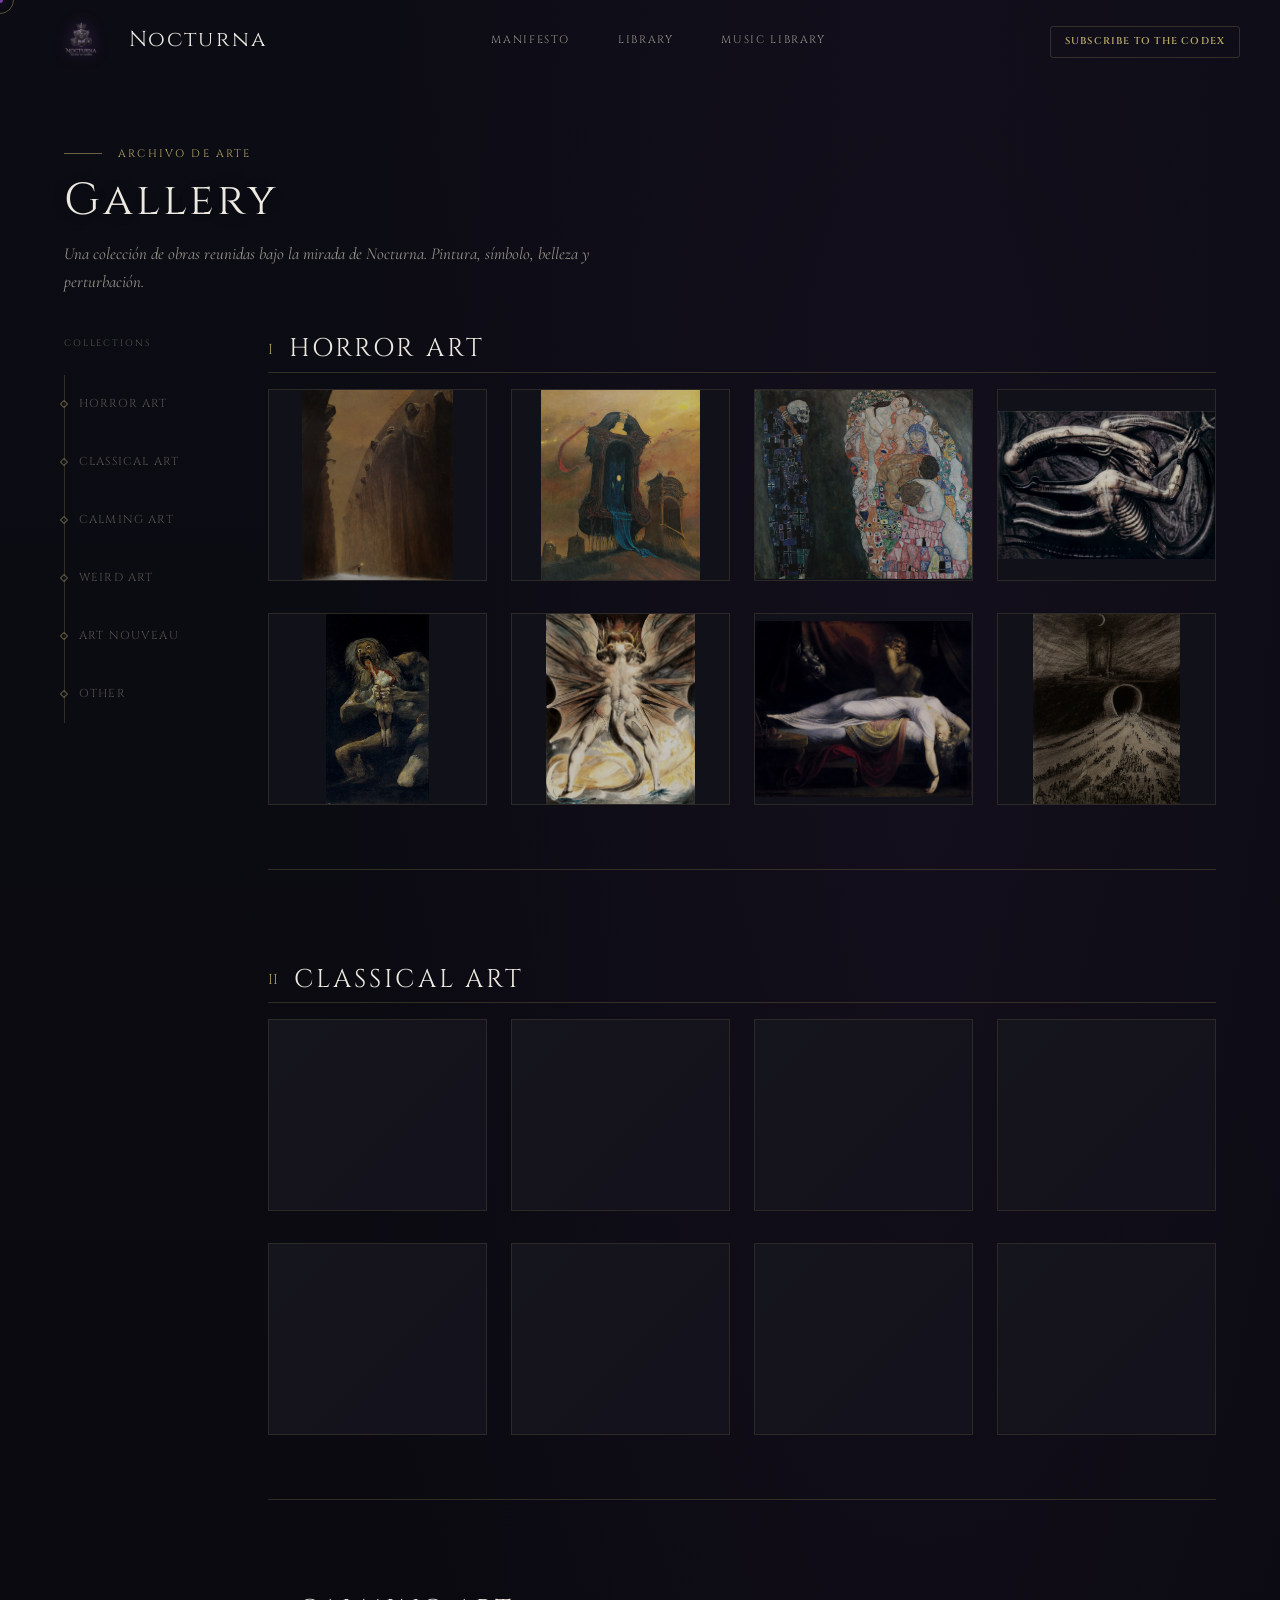
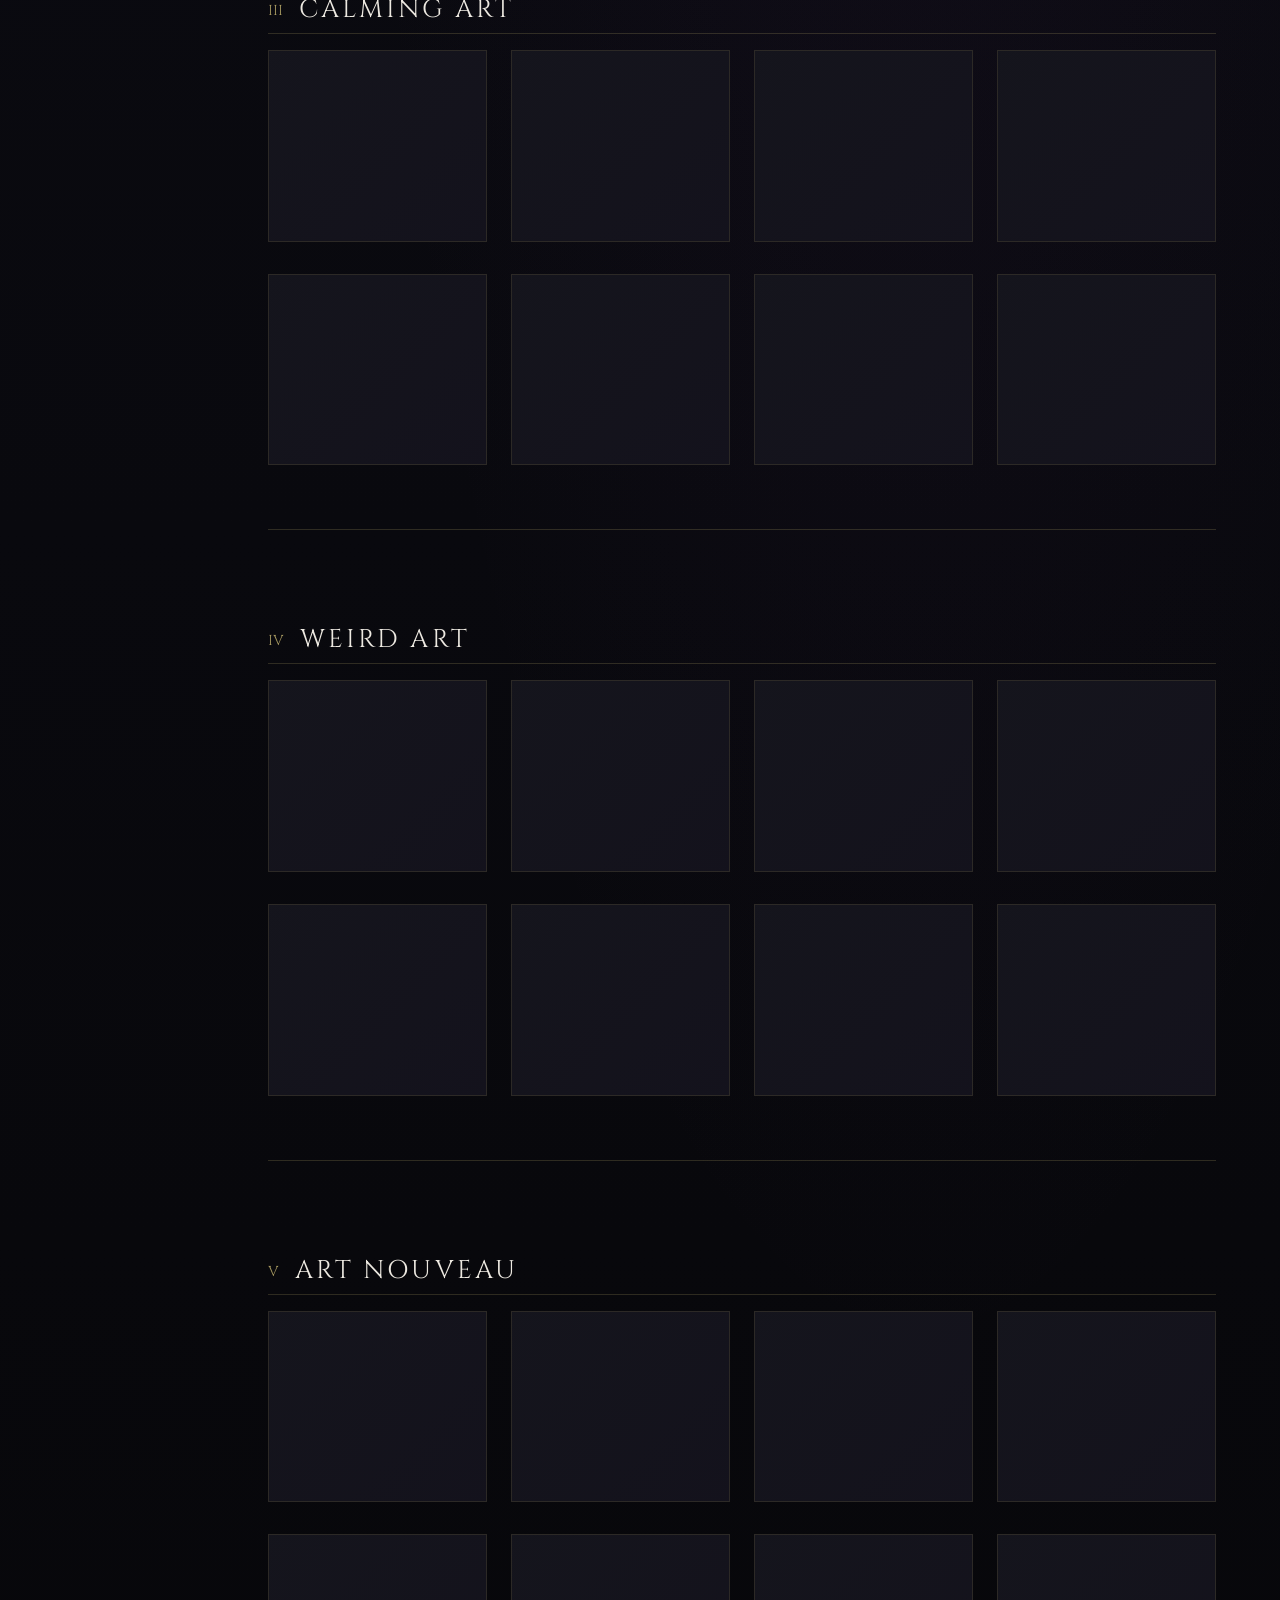
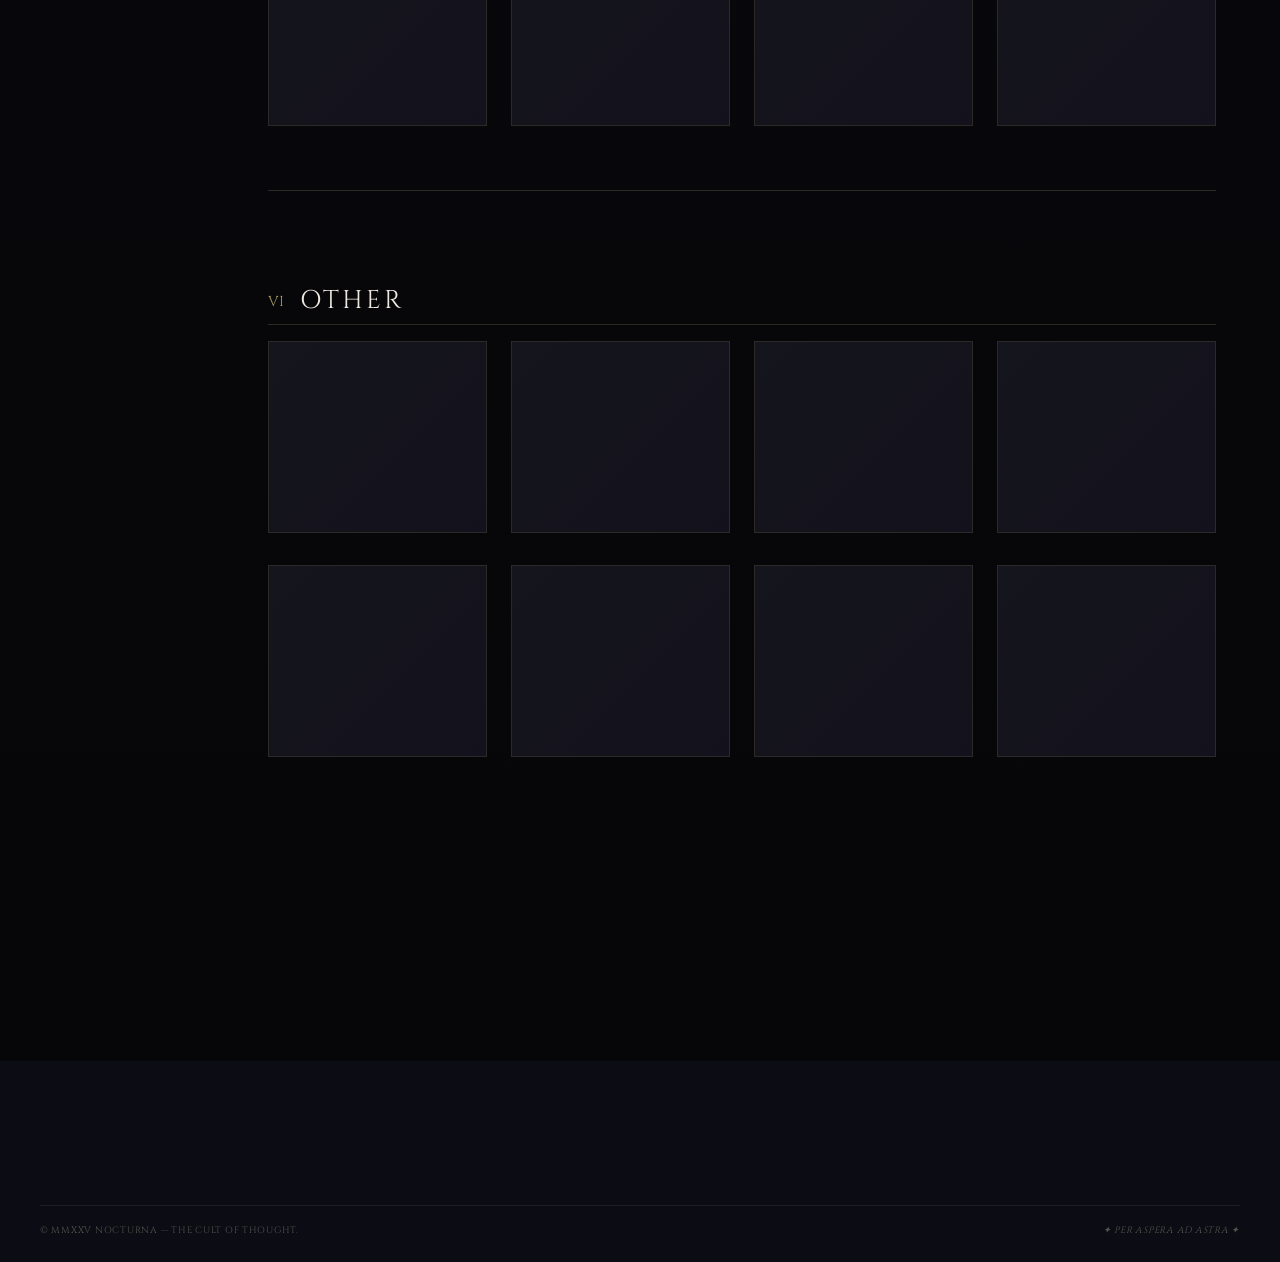
==== commit 04480a63: "Update library and gallery interface and navigation" ====
--- a/gallery.html
+++ b/gallery.html
@@ -65,108 +65,46 @@
           </span>
 
         </a>
-
-
-        <nav
-          class="header__nav"
-          id="main-nav"
-          aria-label="Navegación principal">
-
+        
+        <nav class="header__nav">
           <ul class="nav__list">
-
             <li class="nav__item">
               <a
-                href="index.html#manifiesto"
+                href="index.html"
                 class="nav__link">
-                Manifiesto
+                Manifesto
+              </a>
+
+            </li>
+            
+            <li class="nav__item">
+
+              <a
+                href="library/library.html"
+                class="nav__link">
+                Library
+              </a>
+
+            </li>
+
+            <li class="nav__item">
+              <a href="music/music.html" class="nav__link">
+                Music Library
               </a>
             </li>
-
-            <li class="nav__item nav__item--has-dropdown">
-
-              <button
-                class="nav__link nav__link--btn"
-                aria-haspopup="true"
-                aria-expanded="false"
-                id="archivos-btn">
-
-                Archivos
-
-                <svg
-                  class="nav__chevron"
-                  viewBox="0 0 12 7"
-                  fill="none"
-                  aria-hidden="true">
-
-                  <path
-                    d="M1 1L6 6L11 1"
-                    stroke="currentColor"
-                    stroke-width="1.5"
-                    stroke-linecap="round"
-                    stroke-linejoin="round" />
-
-                </svg>
-
-              </button>
-
-              <ul
-                class="nav__dropdown"
-                role="menu"
-                aria-labelledby="archivos-btn">
-
-                <li role="none">
-                  <a
-                    href="gallery.html"
-                    class="nav__dropdown-link"
-                    role="menuitem">
-                    ✦ La Galería
-                  </a>
-                </li>
-
-                <li role="none">
-                  <a
-                    href="index.html#musica"
-                    class="nav__dropdown-link"
-                    role="menuitem">
-                    ✦ La Música
-                  </a>
-                </li>
-
-                <li role="none">
-                  <a
-                    href="index.html#biblioteca"
-                    class="nav__dropdown-link"
-                    role="menuitem">
-                    ✦ La Biblioteca
-                  </a>
-                </li>
-
-              </ul>
-
-            </li>
-
-            <li class="nav__item">
-              <a
-                href="index.html#camara"
-                class="nav__link">
-                La Cámara
-              </a>
-            </li>
-
+          
           </ul>
-
         </nav>
 
-
         <div class="header__cta">
 
-          <a
-            href="index.html#newsletter"
-            class="btn btn--ghost-gold btn--sm">
-            Suscripción al Códice
-          </a>
-
-        </div>
+  <a
+    href="../index.html#newsletter"
+    class="btn btn--ghost-gold btn--sm">
+    Subscribe to the Codex
+  </a>
+
+</div>
 
 
         <button
@@ -230,7 +168,7 @@
             <aside class="gallery-page__sidebar">
 
               <p class="gallery-page__sidebar-label">
-                Colecciones
+                Collections
               </p>
 
               <nav
--- a/style.css
+++ b/style.css
@@ -2989,7 +2989,11 @@
   position: relative;
   z-index: 1;
 
+  width: min(1780px, calc(100% - 80px));
   max-width: 1780px;
+
+  margin-inline: auto;
+
   padding-inline: 0;
 }
 
@@ -3065,7 +3069,7 @@
 
   padding-top: 0;
 
-  transform: translateX(-100px);
+  transform: none;
 }
 
 .gallery-page__sidebar-label {
@@ -3487,6 +3491,7 @@
     gap: var(--s3);
   }
 
+
   .gallery-grid {
     grid-template-columns: repeat(4, minmax(0, 1fr));
   }
@@ -3665,3 +3670,5 @@
   color: var(--gold);
   background: rgba(20, 16, 25, 0.9);
 }
+
+/* ══ LATERAL MENU ADJUSTMENT */
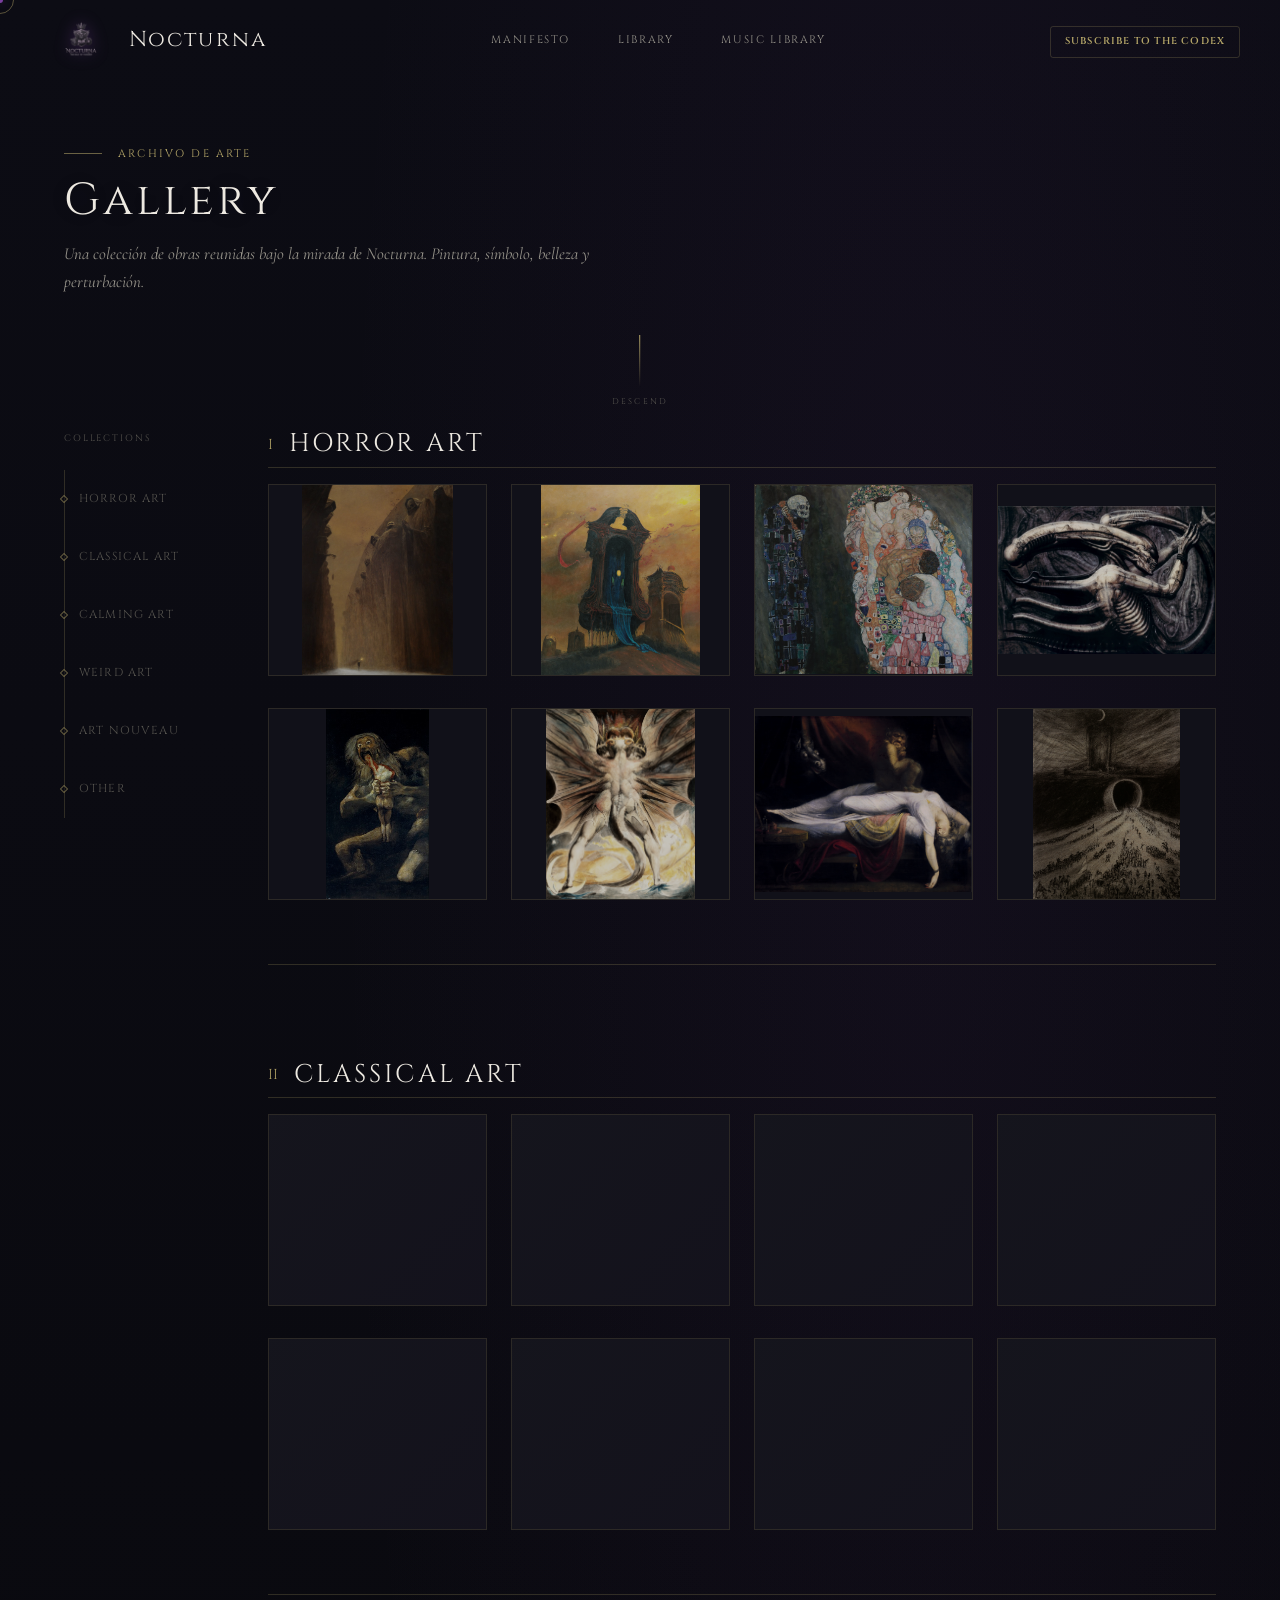
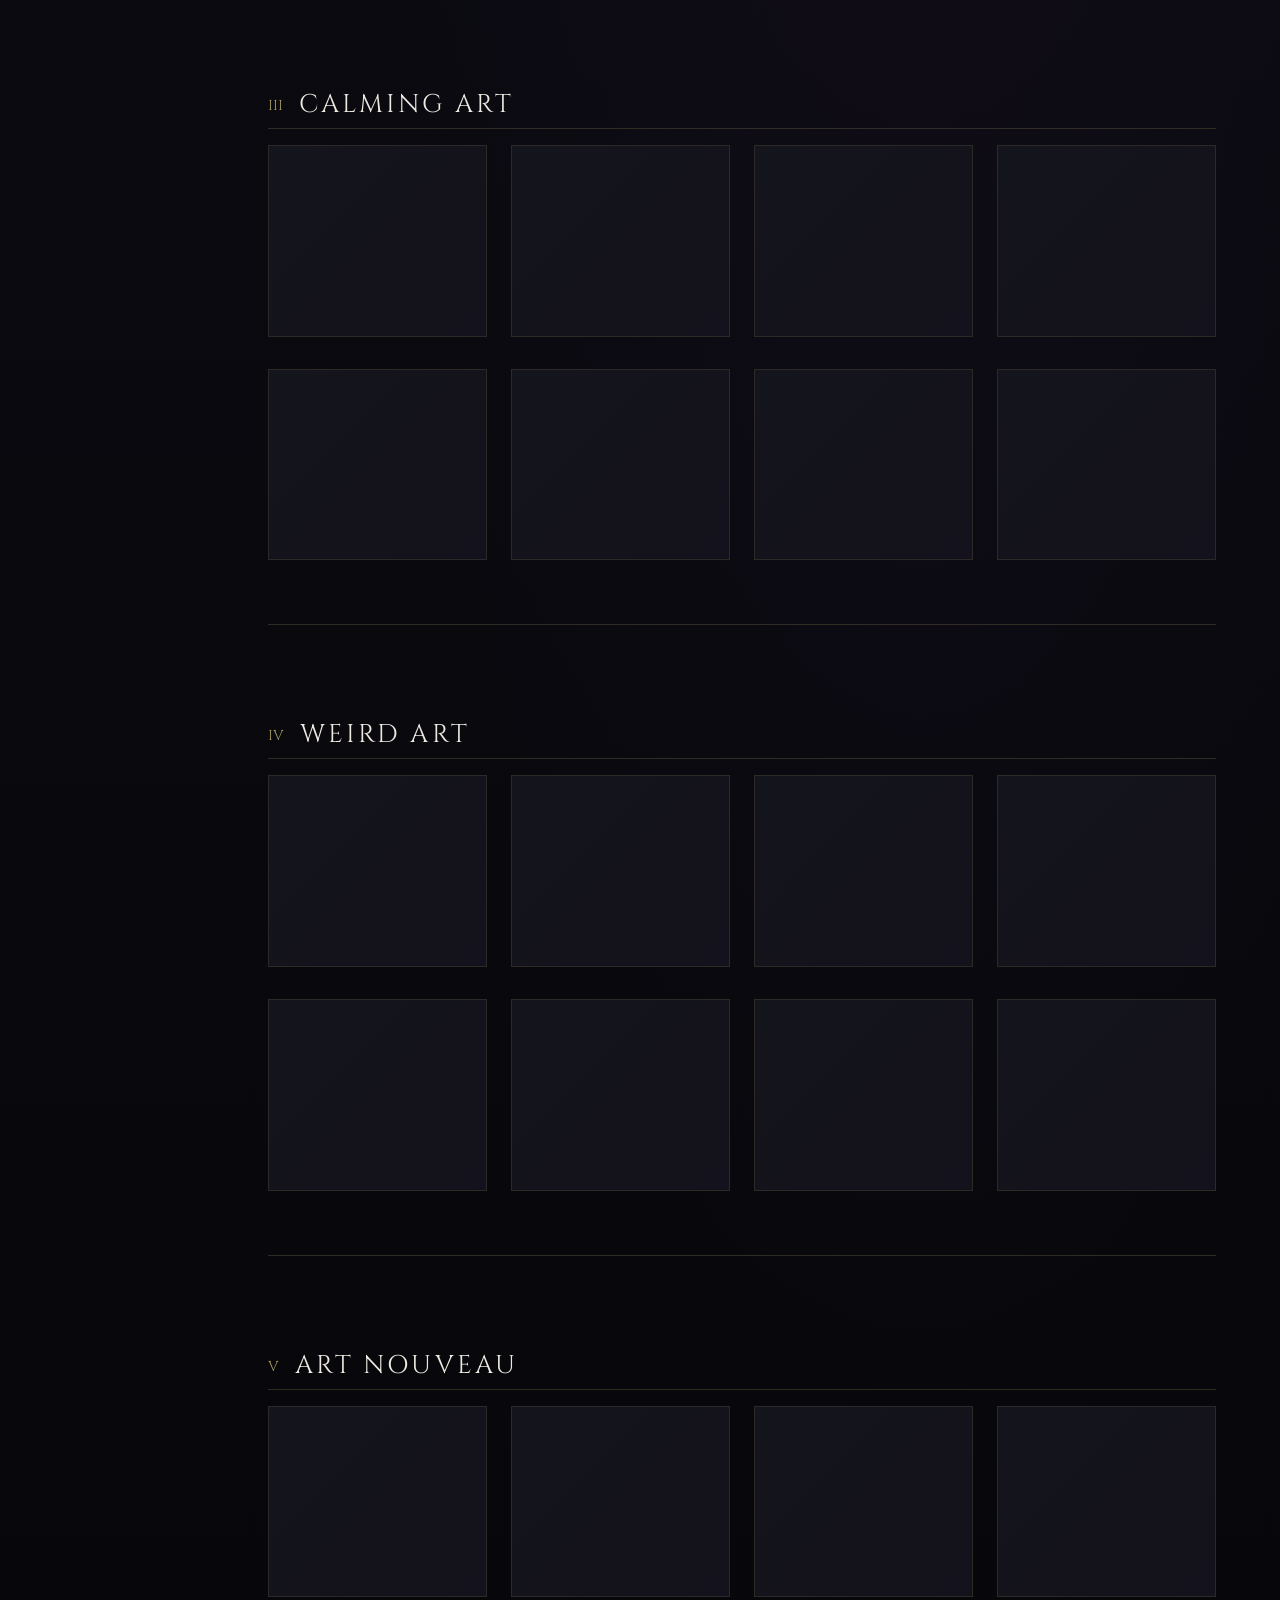
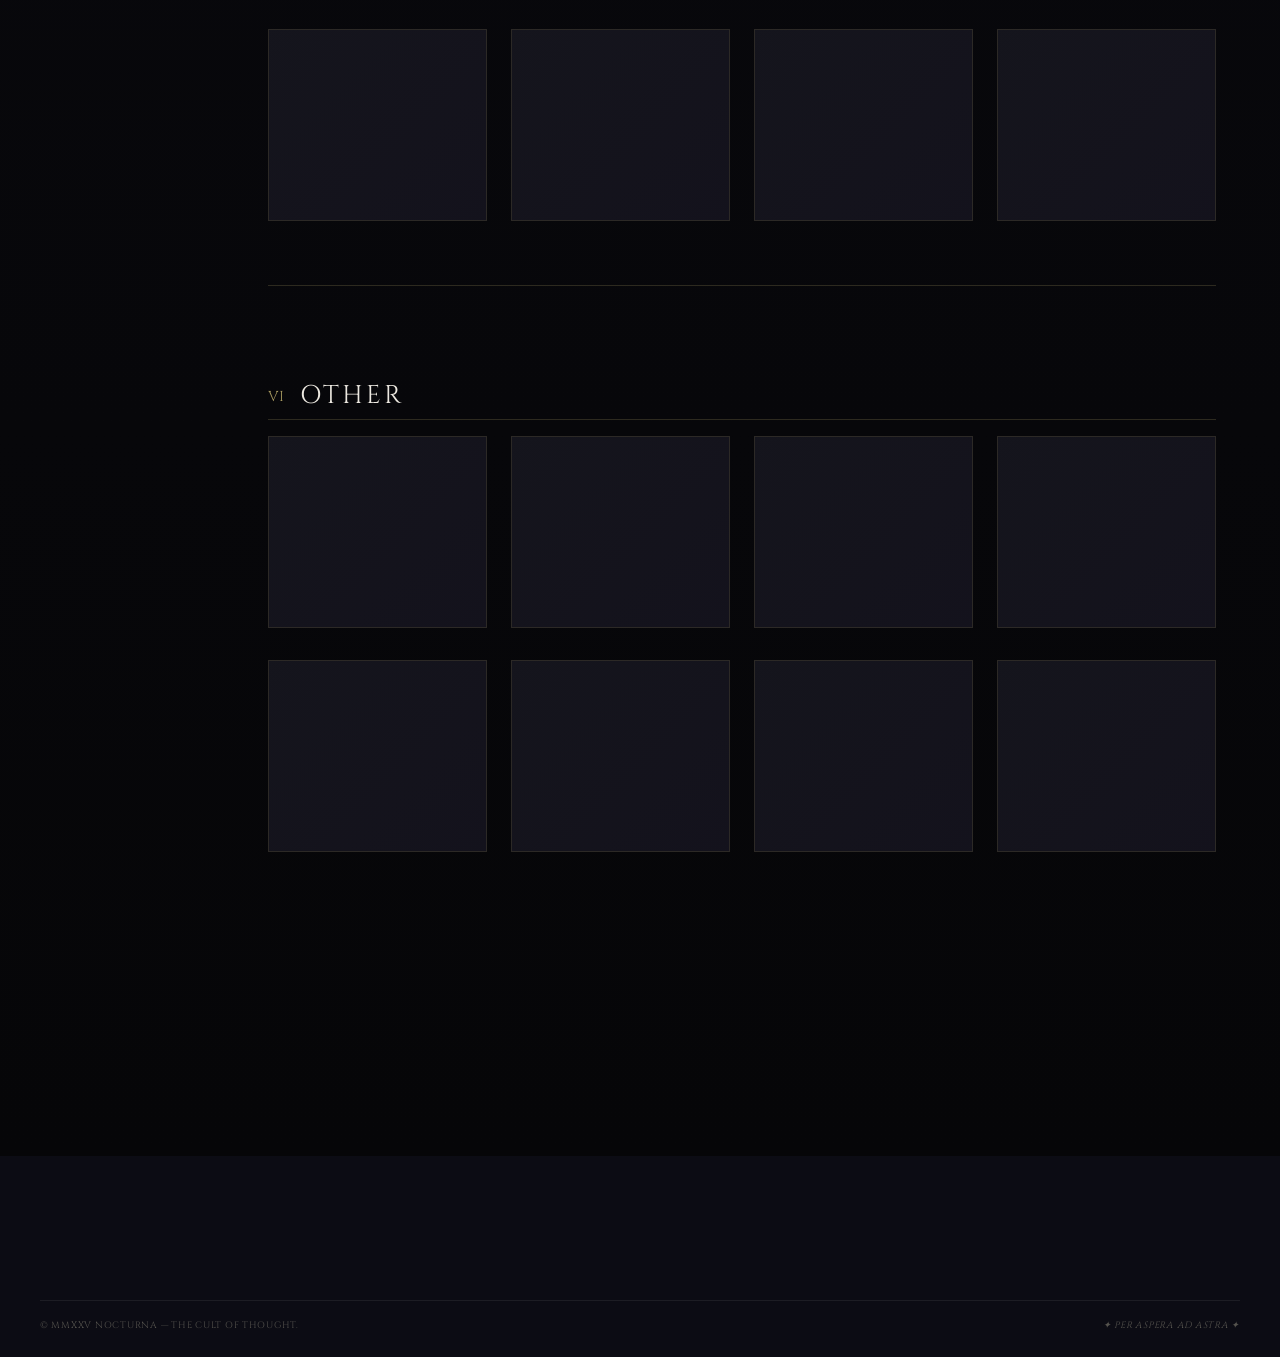
==== commit 5ddac1db: "Add music library page" ====
--- a/gallery.html
+++ b/gallery.html
@@ -157,6 +157,21 @@
 
           </header>
 
+          <!-- ══ SCROLL INDICATOR ══ -->
+
+      <div class="gallery-scroll-wrapper">
+
+        <div
+          class="hero__scroll"
+          aria-hidden="true">
+
+          <div class="hero__scroll-line"></div>
+
+          <span>Descend</span>
+
+        </div>
+
+      </div>
 
           <!-- ── CUERPO DE LA GALERÍA ── -->
 
--- a/style.css
+++ b/style.css
@@ -1387,6 +1387,8 @@
   letter-spacing: 0.08em;
 }
 
+
+
 /* ═══════════════════════════════════════════════════════
    MÚSICA
    ═══════════════════════════════════════════════════════ */
@@ -3671,4 +3673,17 @@
   background: rgba(20, 16, 25, 0.9);
 }
 
-/* ══ LATERAL MENU ADJUSTMENT */
+/* ══ SCROLL INDICATOR ══ */
+
+.gallery-scroll-wrapper {
+  position: relative;
+  height: 95px;
+}
+
+.gallery-scroll-wrapper .hero__scroll {
+  position: absolute;
+  top: 0;
+  bottom: auto;
+  left: 50%;
+  transform: translateX(-50%);
+}
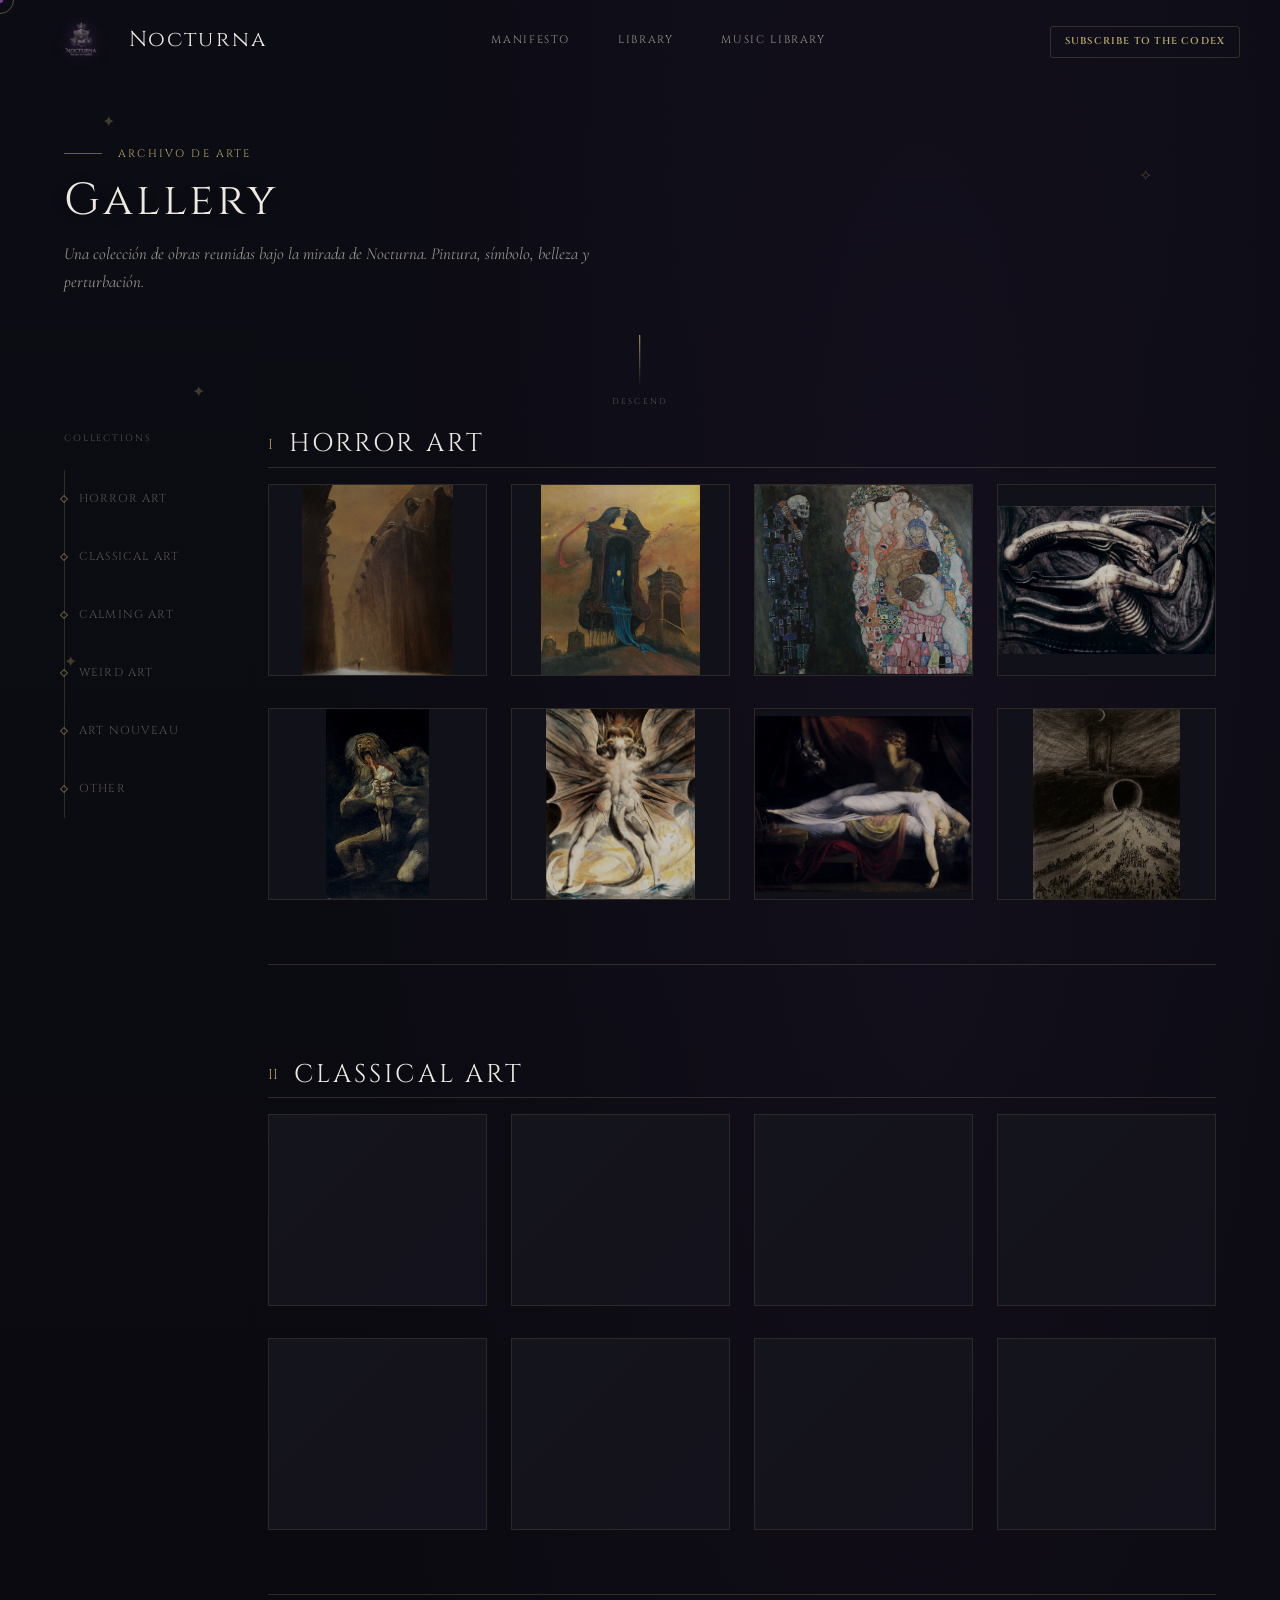
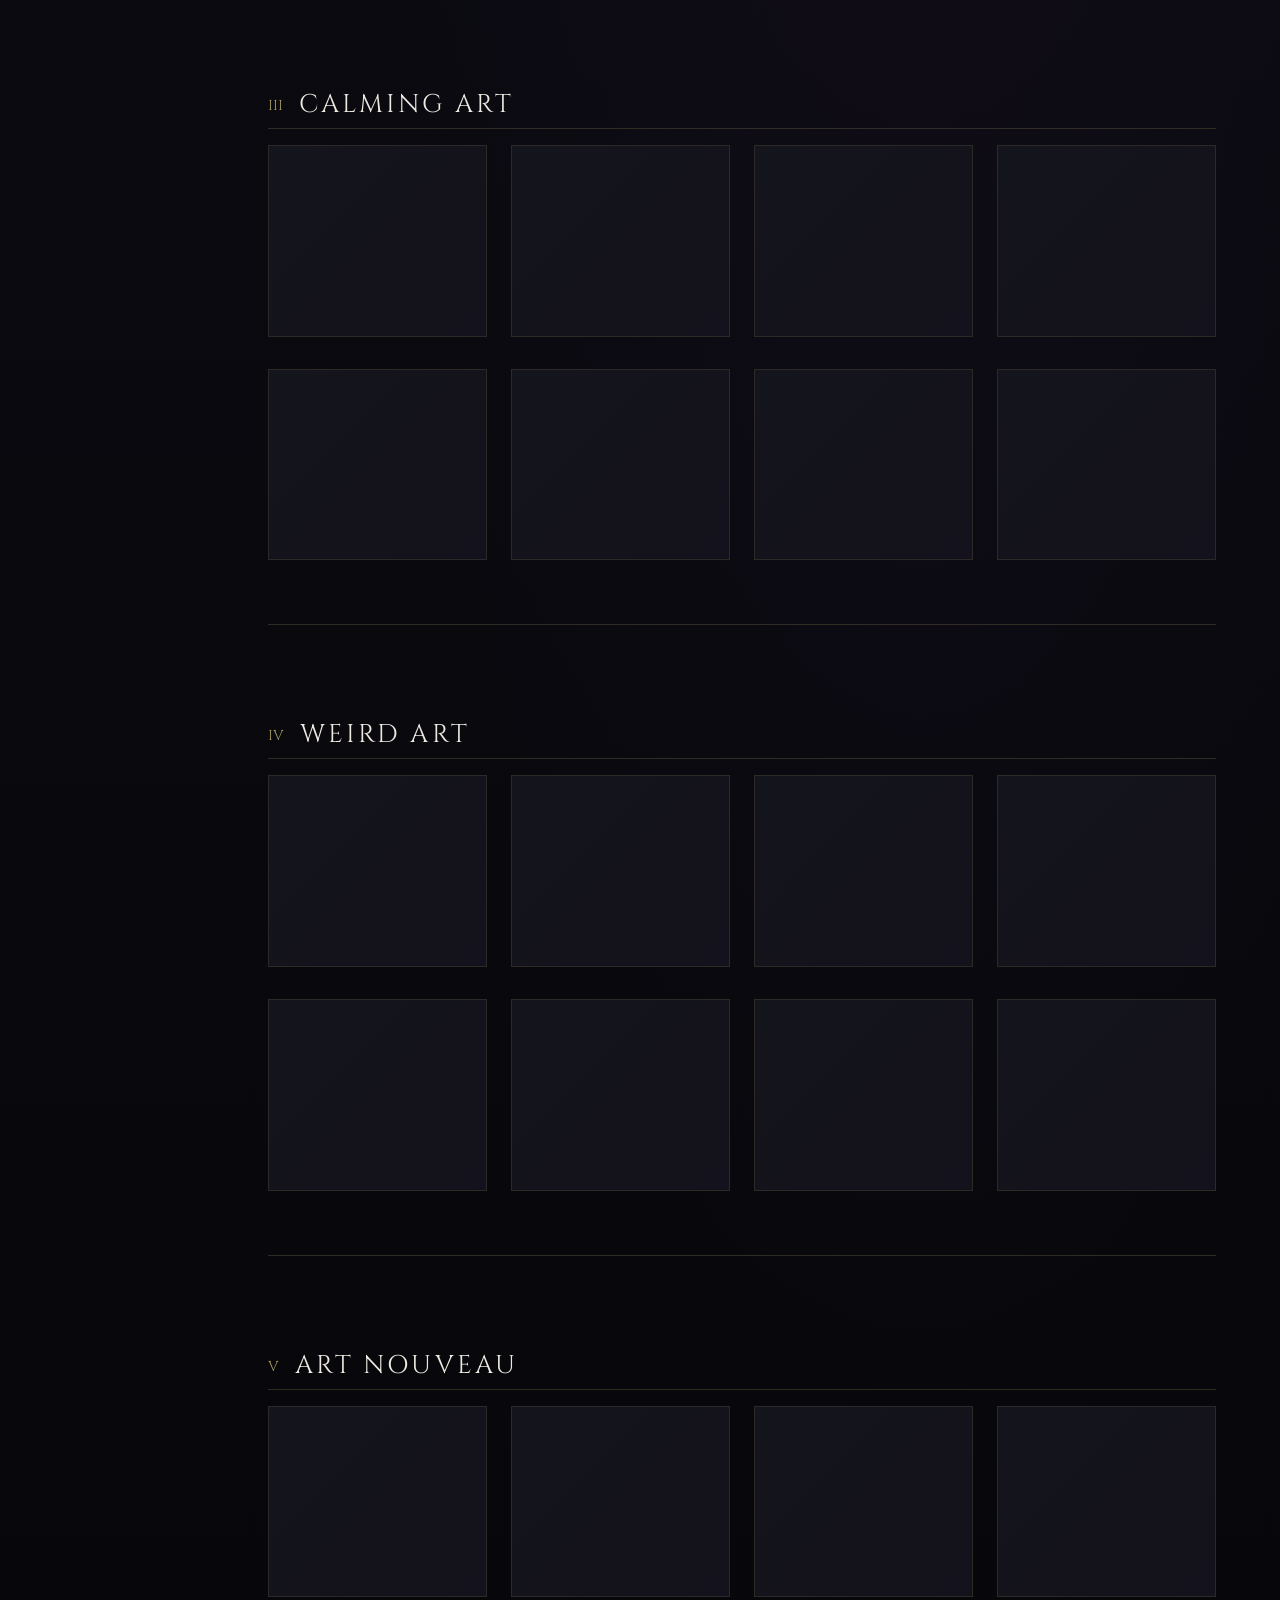
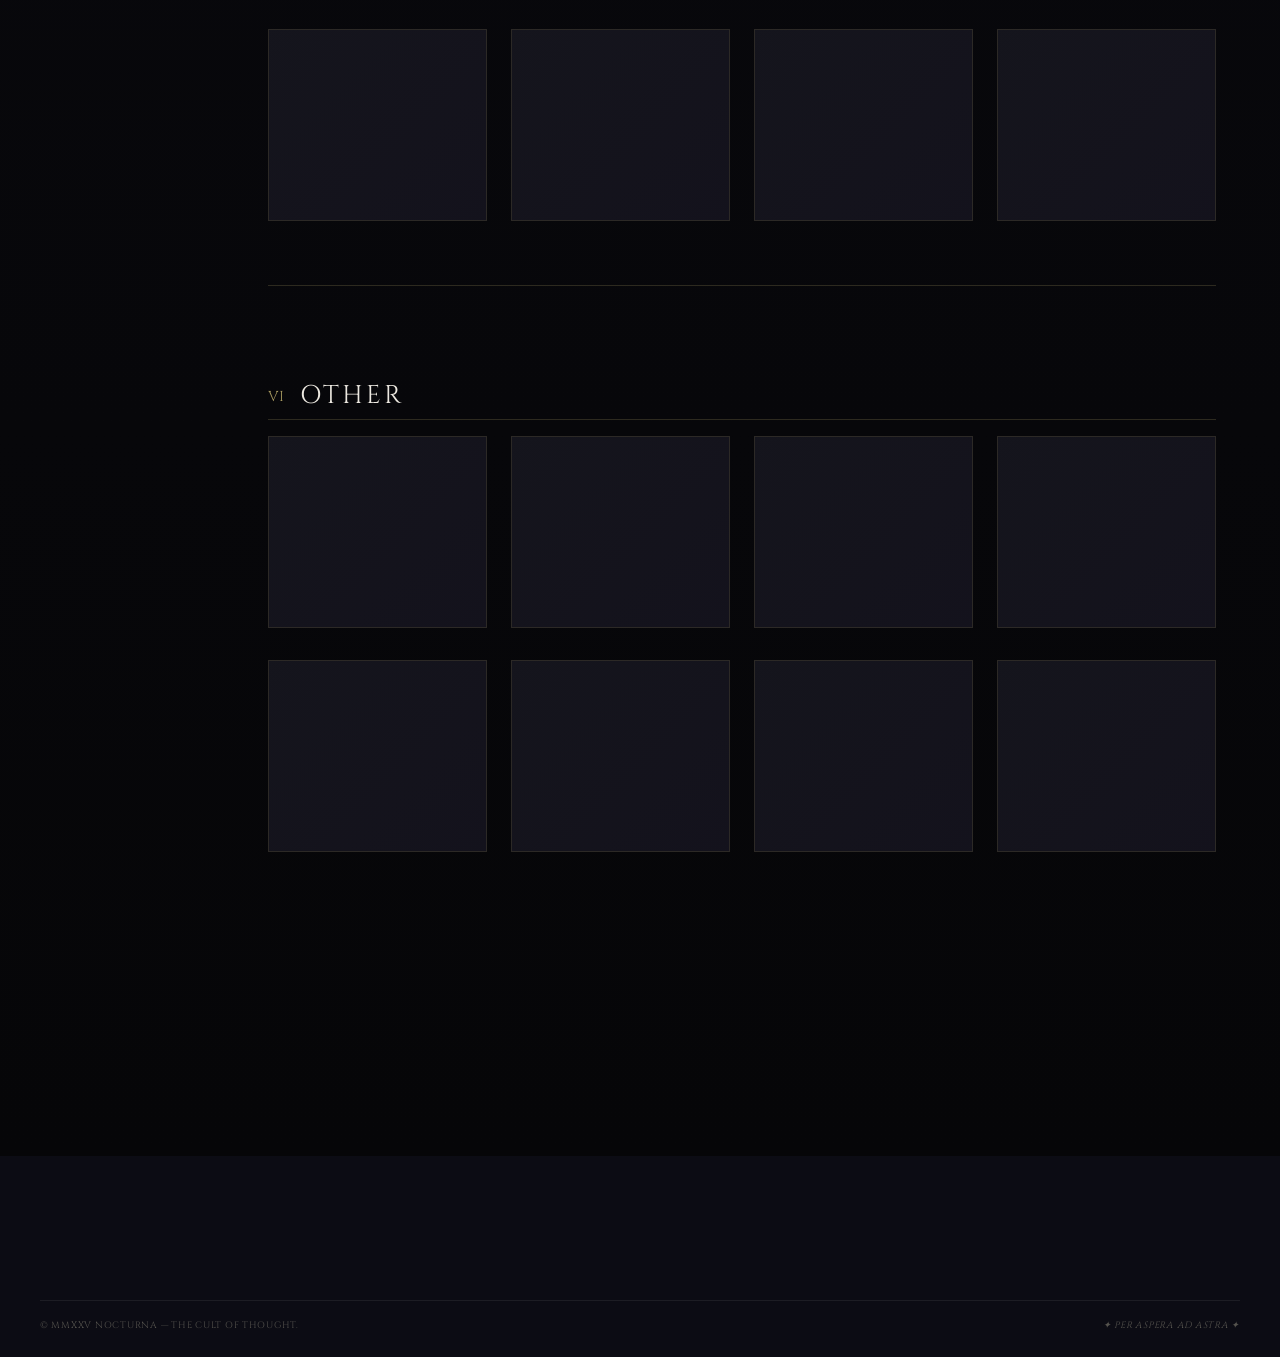
==== commit 2bc9b021: "Translate site, add music library functionalities and essay page." ====
--- a/gallery.html
+++ b/gallery.html
@@ -131,6 +131,18 @@
 
     <main>
 
+      <div
+        class="hero__particles"
+        aria-hidden="true">
+
+        <span class="particle p1">✦</span>
+        <span class="particle p2">✧</span>
+        <span class="particle p3">✦</span>
+        <span class="particle p4">✧</span>
+        <span class="particle p5">✦</span>
+
+      </div>
+
       <section
         class="gallery-page"
         id="gallery-page">
@@ -172,6 +184,8 @@
         </div>
 
       </div>
+
+      
 
           <!-- ── CUERPO DE LA GALERÍA ── -->
 
--- a/style.css
+++ b/style.css
@@ -3686,4 +3686,314 @@
   bottom: auto;
   left: 50%;
   transform: translateX(-50%);
+}
+
+
+
+
+
+
+
+/* ═══════════════════════════════════════════════
+   NOCTURNA · SECTION GRADIENT BACKGROUNDS
+   ═══════════════════════════════════════════════ */
+
+.section-bg--gradient {
+  position: absolute;
+  inset: 0;
+  z-index: 0;
+
+  background:
+    radial-gradient(
+      ellipse at 50% 20%,
+      rgba(113, 53, 160, 0.07),
+      transparent 48%
+    ),
+    linear-gradient(
+      to bottom,
+      #09080e 0%,
+      #101018 48%,
+      #09080e 100%
+    );
+}
+
+
+/* Slightly different atmosphere for the Archives */
+
+.archivos .section-bg--gradient {
+  background:
+    radial-gradient(
+      ellipse at 50% 35%,
+      rgba(113, 53, 160, 0.06),
+      transparent 50%
+    ),
+    linear-gradient(
+      to bottom,
+      #09080e 0%,
+      #111019 50%,
+      #09080e 100%
+    );
+}
+
+
+/* Gallery */
+
+.galeria .section-bg--gradient {
+  background:
+    linear-gradient(
+      to bottom,
+      #09080e 0%,
+      #101018 50%,
+      #09080e 100%
+    );
+}
+
+
+/* Music */
+
+.musica .section-bg--gradient {
+  background:
+    radial-gradient(
+      ellipse at 70% 45%,
+      rgba(113, 53, 160, 0.08),
+      transparent 48%
+    ),
+    linear-gradient(
+      105deg,
+      #09080e 0%,
+      #101018 55%,
+      #09080e 100%
+    );
+}
+
+
+/* Chamber */
+
+.camara .section-bg--gradient {
+  background:
+    radial-gradient(
+      ellipse at 50% 40%,
+      rgba(113, 53, 160, 0.06),
+      transparent 50%
+    ),
+    linear-gradient(
+      to bottom,
+      #09080e 0%,
+      #101018 50%,
+      #09080e 100%
+    );
+}
+
+
+/* FAQ */
+
+.faq .section-bg--gradient {
+  background:
+    radial-gradient(
+      ellipse at 30% 50%,
+      rgba(113, 53, 160, 0.055),
+      transparent 45%
+    ),
+    linear-gradient(
+      to bottom,
+      #09080e 0%,
+      #101018 50%,
+      #09080e 100%
+    );
+}
+
+
+/* Newsletter */
+
+.newsletter .section-bg--gradient {
+  background:
+    radial-gradient(
+      ellipse at center,
+      rgba(123, 63, 160, 0.12) 0%,
+      transparent 65%
+    ),
+    linear-gradient(
+      to bottom,
+      #09080e,
+      #101018,
+      #09080e
+    );
+}
+
+
+/* Footer */
+
+.site-footer__bg--gradient {
+  position: absolute;
+  inset: 0;
+
+  background:
+    radial-gradient(
+      ellipse at 50% 20%,
+      rgba(113, 53, 160, 0.06),
+      transparent 55%
+    ),
+    linear-gradient(
+      to bottom,
+      #09080e 0%,
+      #101018 50%,
+      #09080e 100%
+    );
+}
+
+
+/* ═══════════════════════════════════════════════
+   NOCTURNA · CONTINUOUS SECTION BACKGROUNDS
+   ═══════════════════════════════════════════════ */
+
+/* Remove the old photographic background behavior */
+
+.section-bg--gradient {
+  position: absolute;
+  inset: 0;
+  z-index: 0;
+
+  background: transparent !important;
+
+  opacity: 1 !important;
+}
+
+
+/* Every major section shares the same base */
+
+.manifiesto,
+.archivos,
+.galeria,
+.musica,
+.biblioteca,
+.camara,
+.faq,
+.newsletter {
+  position: relative;
+
+  background:
+    linear-gradient(
+      to bottom,
+      #09080e 0%,
+      #0b0a11 50%,
+      #09080e 100%
+    );
+}
+
+
+/* Remove any visual separation between sections */
+
+.manifiesto,
+.archivos,
+.galeria,
+.musica,
+.biblioteca,
+.camara,
+.faq,
+.newsletter {
+  border: none !important;
+}
+
+
+/* Very subtle atmospheric variation */
+
+.manifiesto {
+  background:
+    radial-gradient(
+      ellipse at 50% 35%,
+      rgba(113, 53, 160, 0.035),
+      transparent 55%
+    ),
+    #09080e;
+}
+
+.archivos {
+  background:
+    radial-gradient(
+      ellipse at 50% 45%,
+      rgba(113, 53, 160, 0.045),
+      transparent 60%
+    ),
+    #09080e;
+}
+
+.galeria {
+  background:
+    linear-gradient(
+      to bottom,
+      #09080e,
+      #0b0a11,
+      #09080e
+    );
+}
+
+.musica {
+  background:
+    radial-gradient(
+      ellipse at 65% 45%,
+      rgba(113, 53, 160, 0.055),
+      transparent 60%
+    ),
+    #09080e;
+}
+
+.biblioteca {
+  background:
+    radial-gradient(
+      ellipse at 40% 40%,
+      rgba(113, 53, 160, 0.035),
+      transparent 60%
+    ),
+    #09080e;
+}
+
+.camara {
+  background:
+    radial-gradient(
+      ellipse at 50% 35%,
+      rgba(113, 53, 160, 0.045),
+      transparent 60%
+    ),
+    #09080e;
+}
+
+.faq {
+  background:
+    radial-gradient(
+      ellipse at 30% 50%,
+      rgba(113, 53, 160, 0.035),
+      transparent 60%
+    ),
+    #09080e;
+}
+
+.newsletter {
+  background:
+    radial-gradient(
+      ellipse at 50% 45%,
+      rgba(113, 53, 160, 0.07),
+      transparent 65%
+    ),
+    #09080e;
+}
+
+
+/* Make sure the content stays above the background */
+
+.manifiesto > .container,
+.archivos > .container,
+.galeria > .container,
+.musica > .container,
+.biblioteca > .container,
+.camara > .container,
+.faq > .container,
+.newsletter > .container {
+  position: relative;
+  z-index: 2;
+}
+
+/* Kill the old section background */
+
+.section-bg {
+  display: none !important;
 }
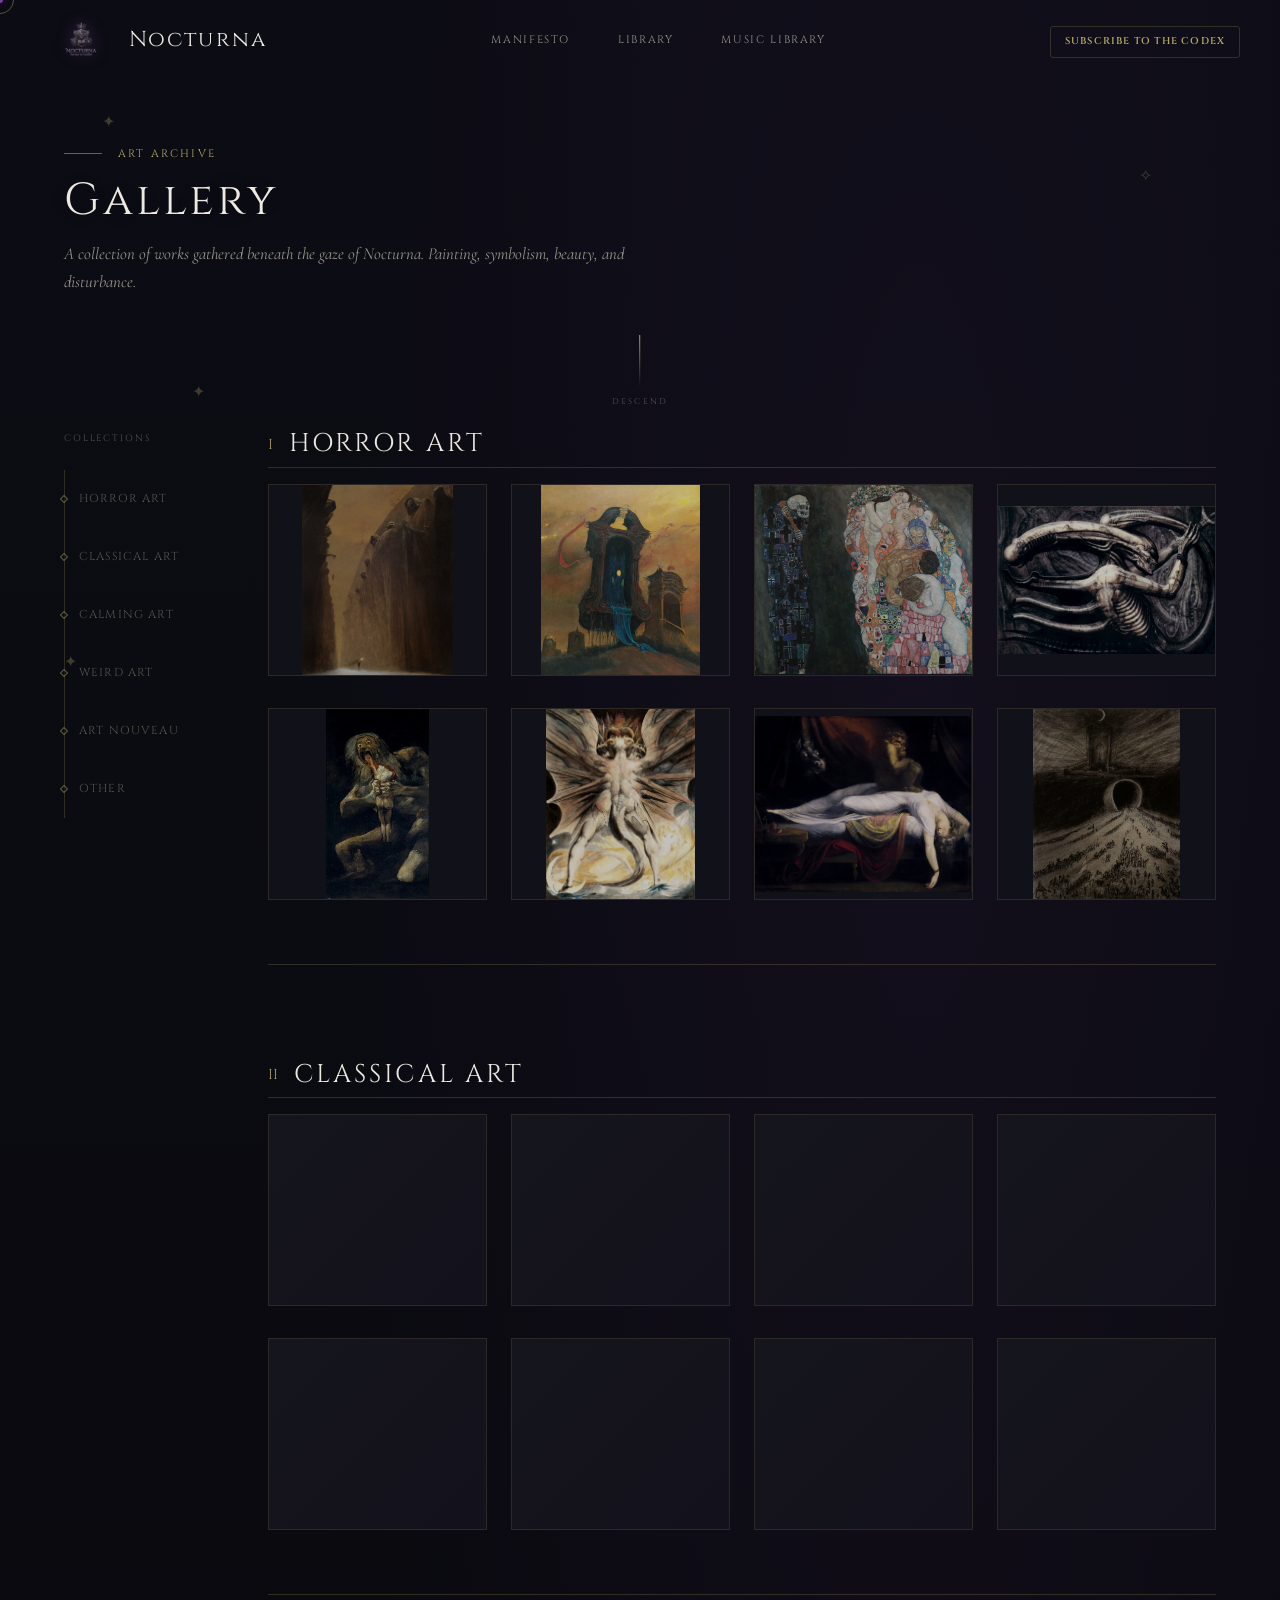
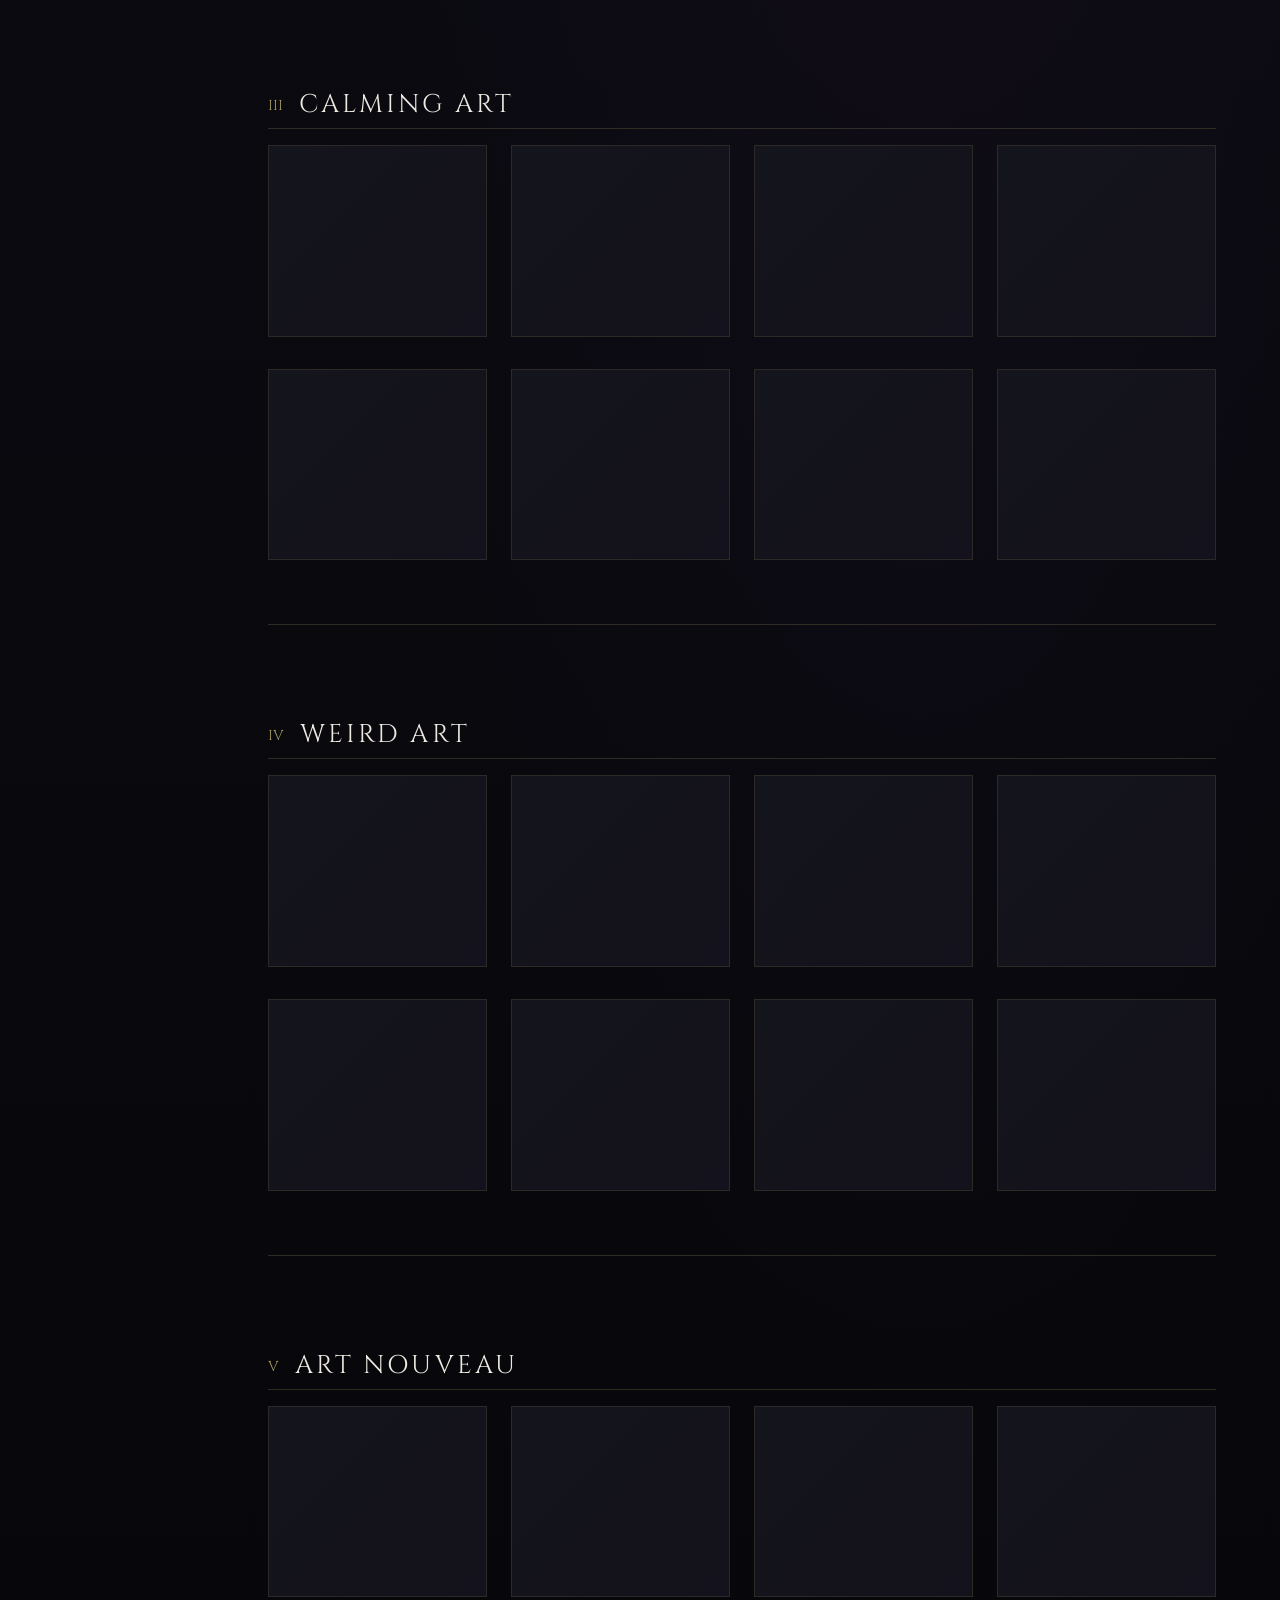
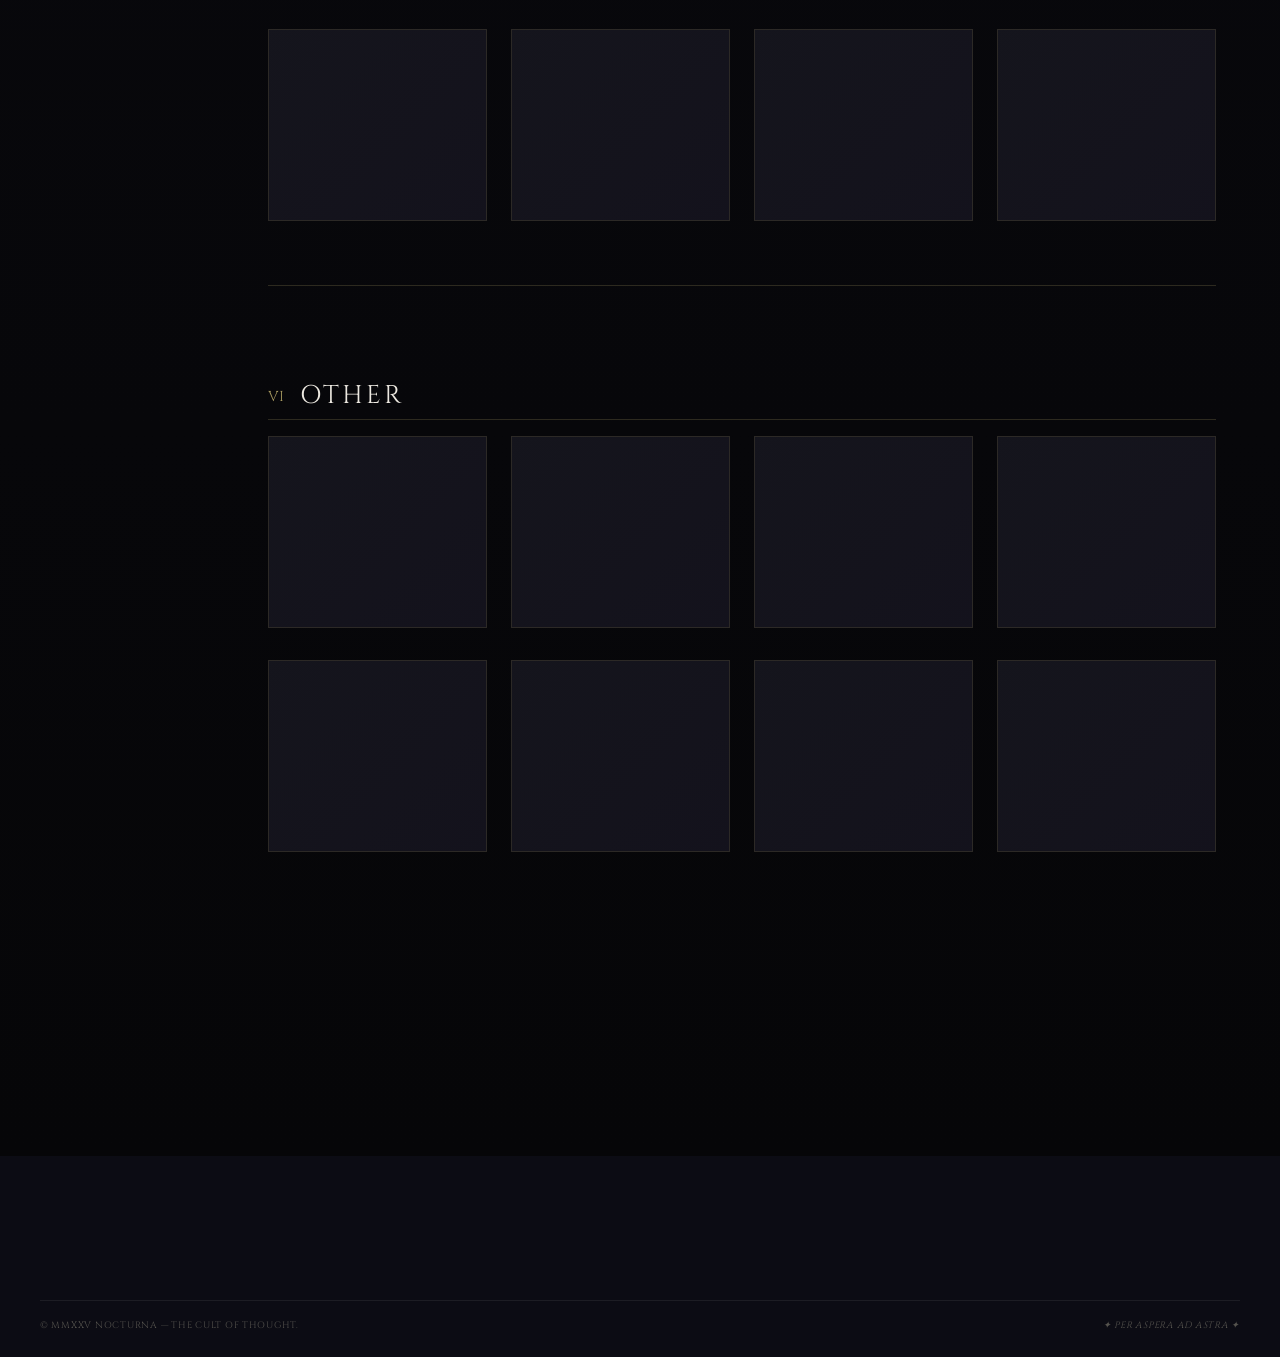
==== commit ebb27f77: "fix genereal bugs" ====
--- a/gallery.html
+++ b/gallery.html
@@ -124,11 +124,6 @@
 
     </header>
 
-
-    <!-- ══════════════════════════════════════════════
-         GALERÍA COMPLETA
-         ══════════════════════════════════════════════ -->
-
     <main>
 
       <div
@@ -148,28 +143,29 @@
         id="gallery-page">
 
 
-        <!-- ── CABECERA ── -->
+        <!-- header -->
 
         <div class="container">
 
           <header class="gallery-page__header">
 
             <p class="eyebrow">
-              Archivo de Arte
+              Art Archive
             </p>
 
             <h1>
               Gallery
             </h1>
-
+            
             <p class="gallery-page__intro">
-              Una colección de obras reunidas bajo la mirada de Nocturna.
-              Pintura, símbolo, belleza y perturbación.
+              A collection of works gathered beneath the gaze of Nocturna.
+              Painting, symbolism, beauty, and disturbance.
             </p>
 
+
           </header>
 
-          <!-- ══ SCROLL INDICATOR ══ -->
+          <!-- SCROLL INDICATOR  -->
 
       <div class="gallery-scroll-wrapper">
 
@@ -187,12 +183,12 @@
 
       
 
-          <!-- ── CUERPO DE LA GALERÍA ── -->
+          <!-- BODY -->
 
           <div class="gallery-page__layout">
 
 
-            <!-- ── MENÚ LATERAL ── -->
+            <!-- lateral menu-->
 
             <aside class="gallery-page__sidebar">
 
@@ -233,7 +229,7 @@
             </aside>
 
 
-            <!-- ── CONTENIDO ── -->
+            <!-- huh -->
 
             <div class="gallery-page__content">
 
